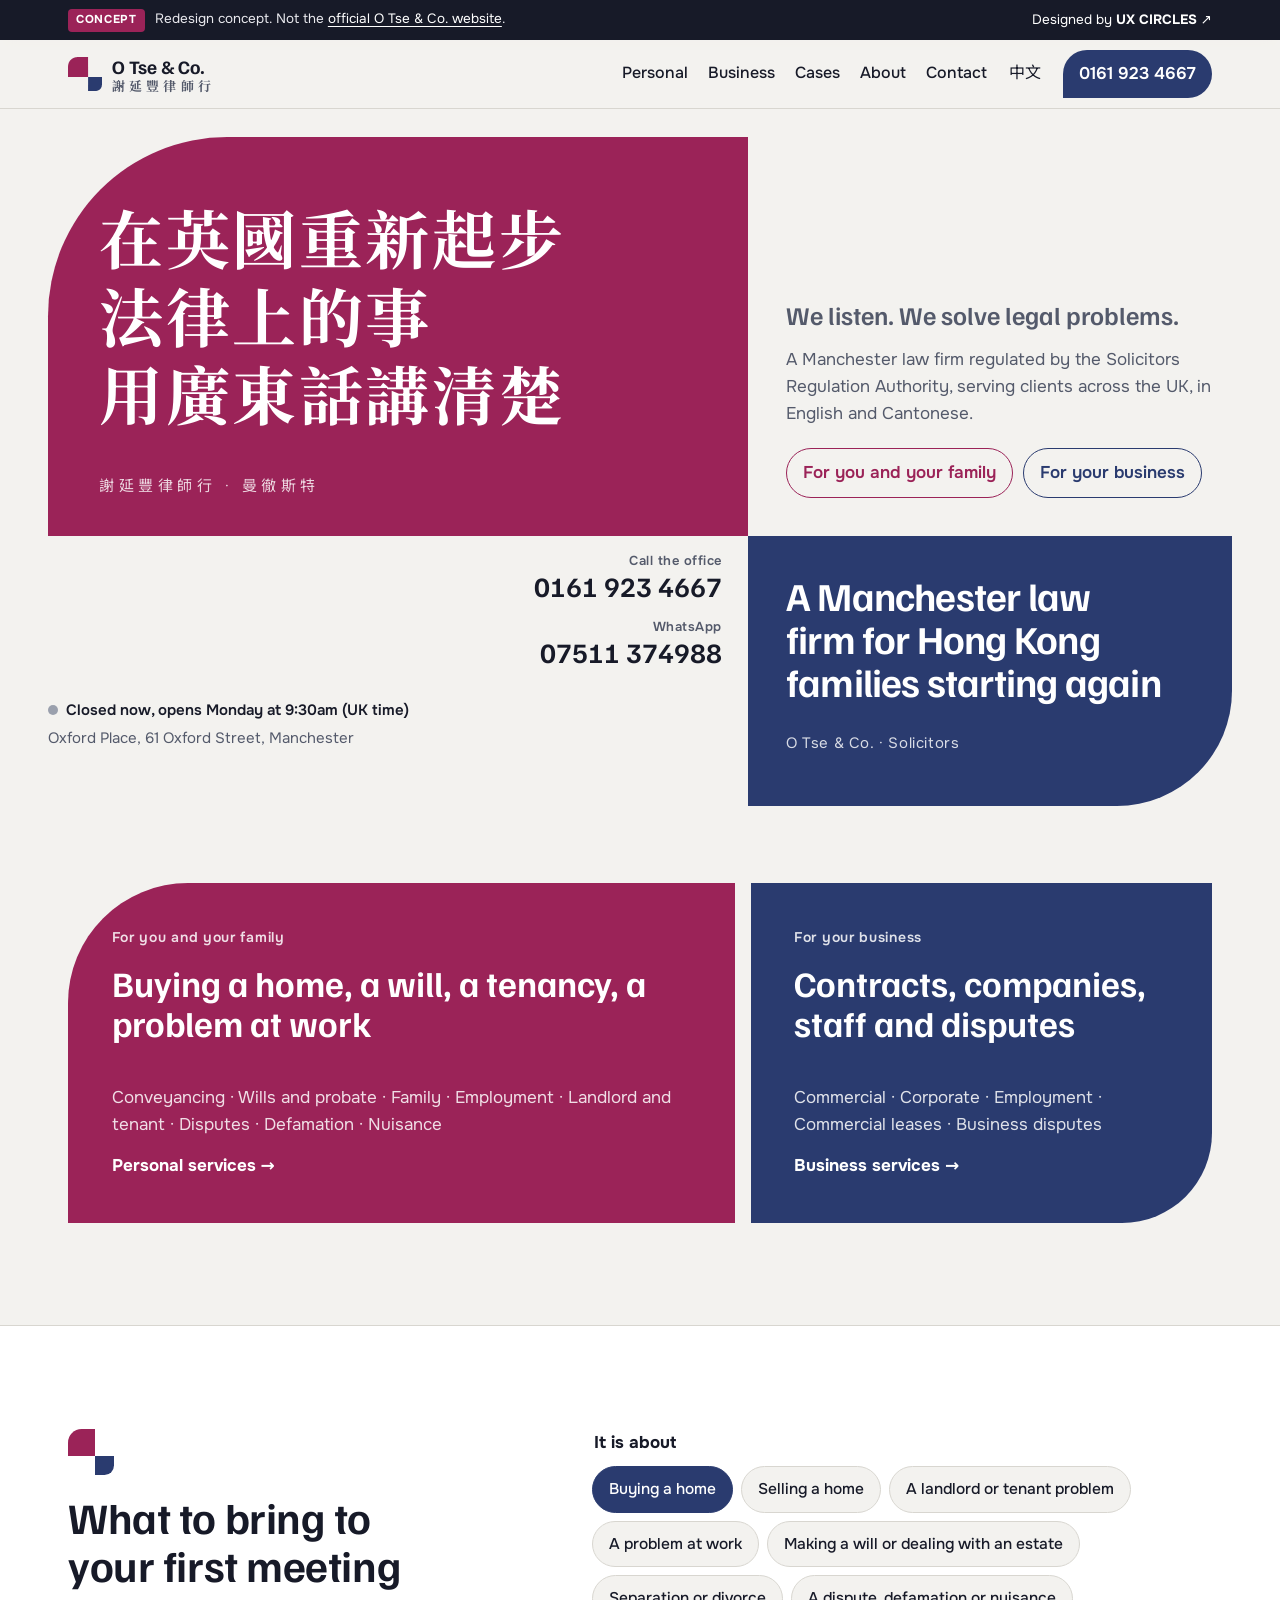
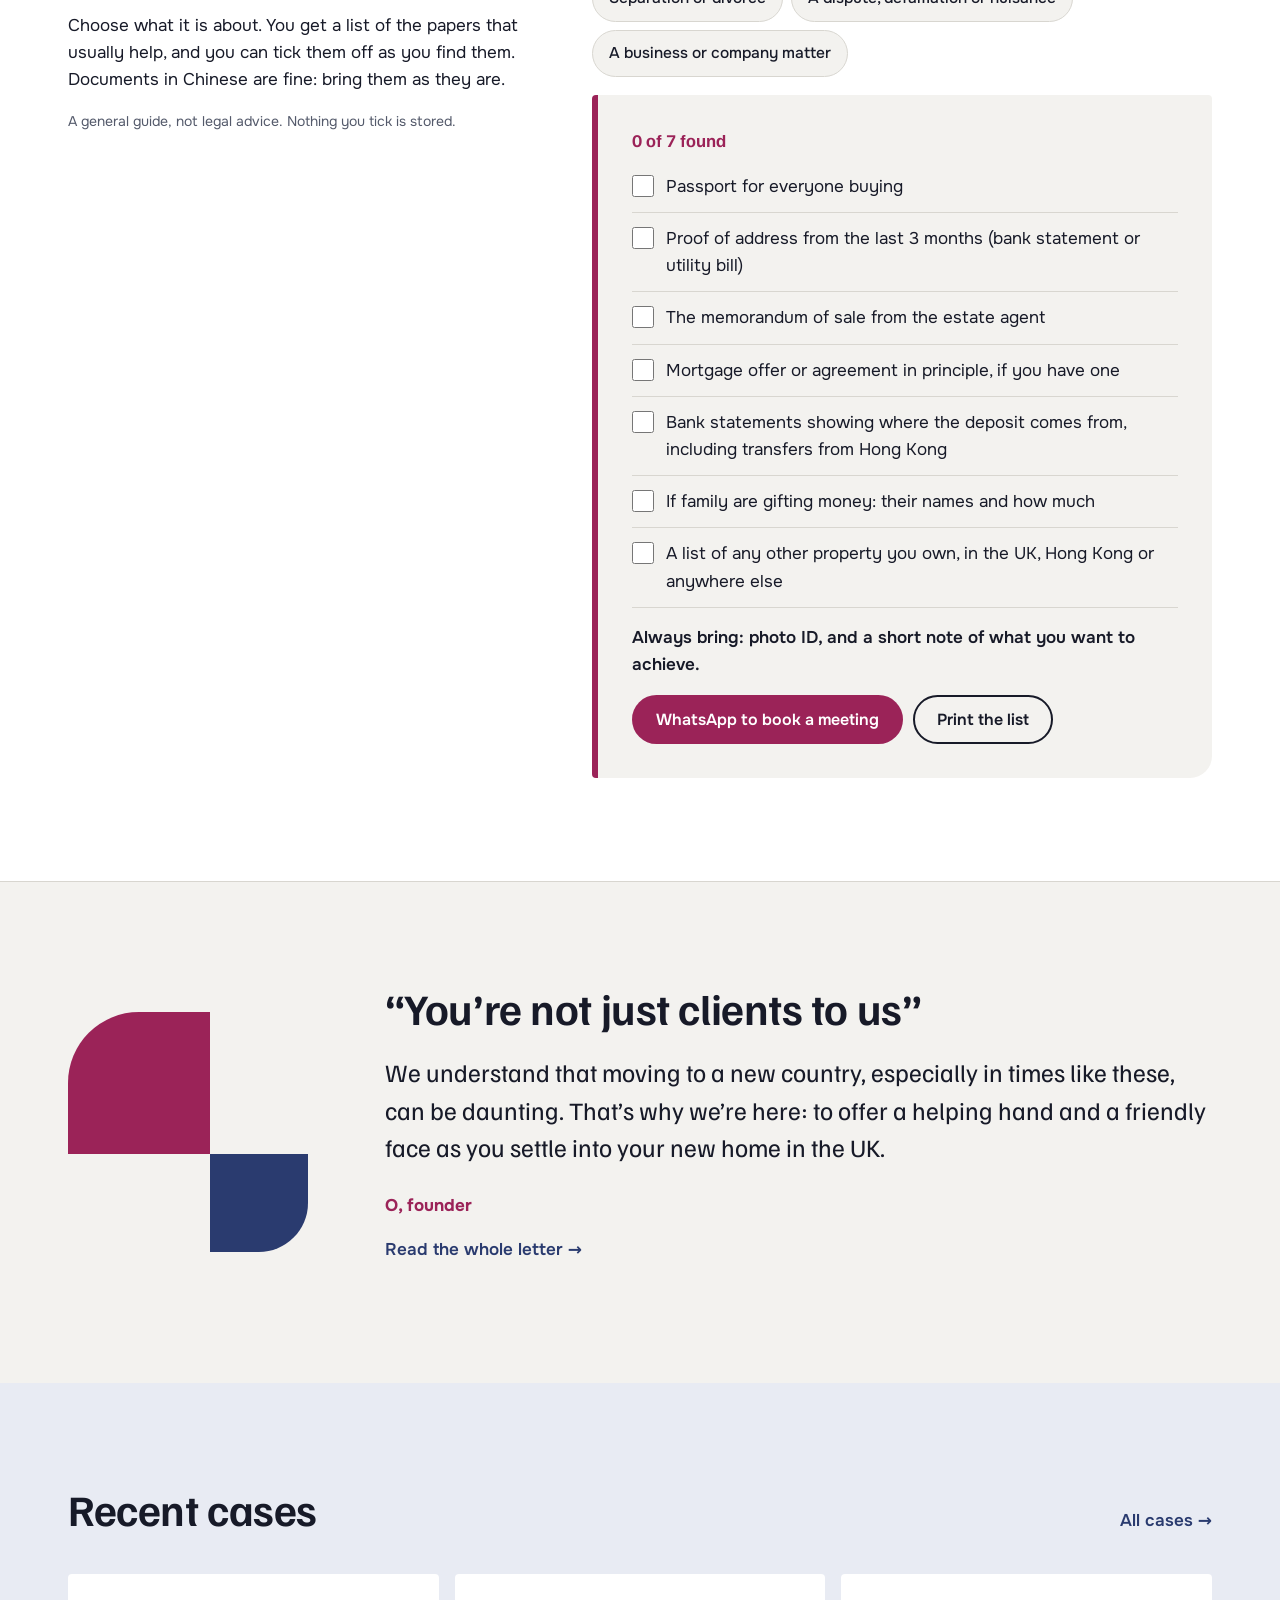
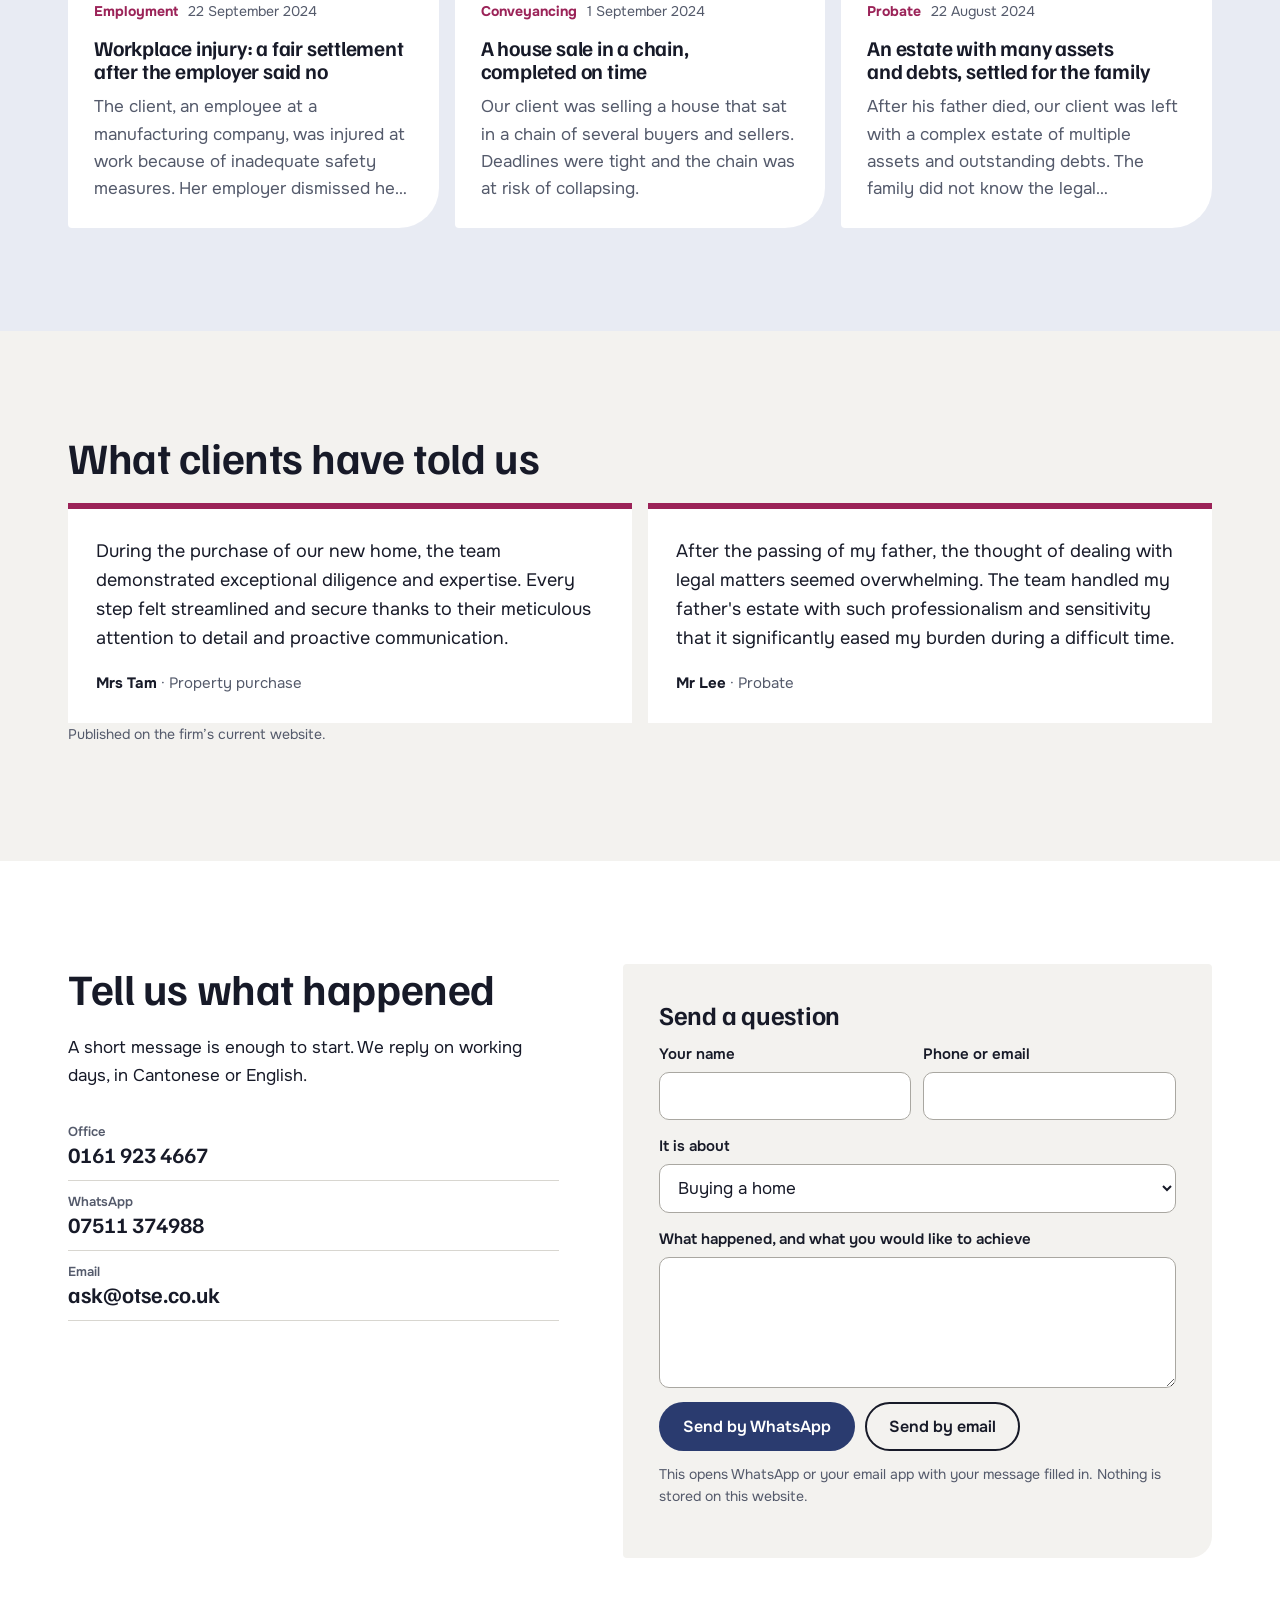
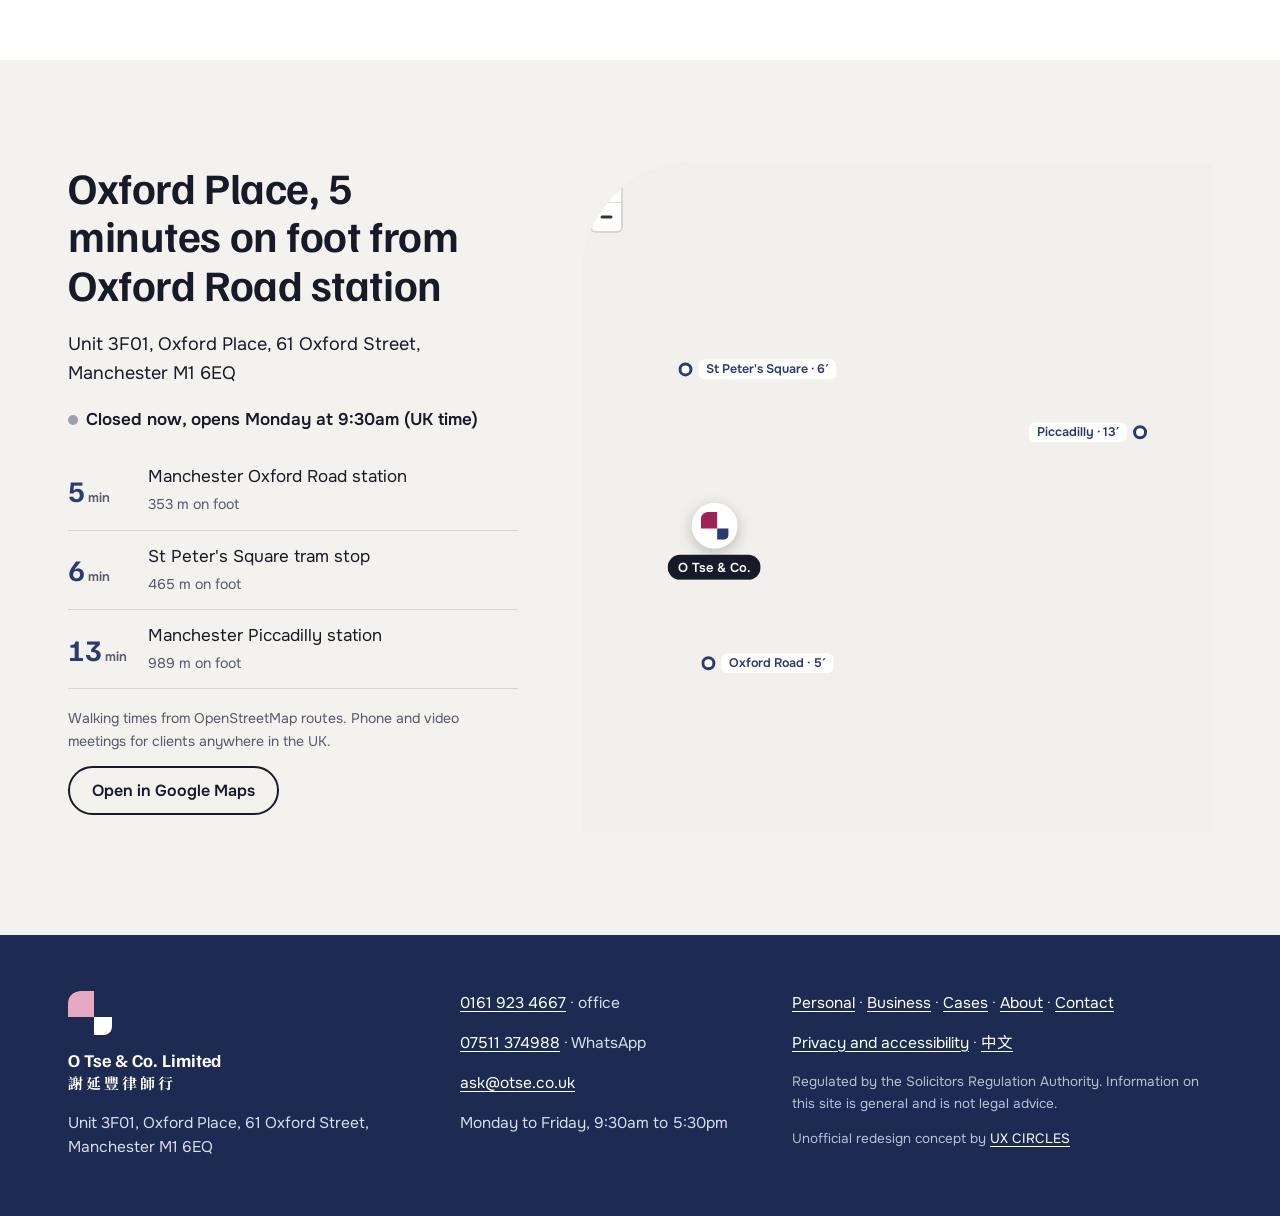
==== index.html @ f218ed34 "O Tse & Co. concept redesign (bilingual EN / 繁中) Co-Authored-By: Claude Opus 5.5 <noreply@anthropic." ====
<!doctype html>
<html lang="en-GB">
<head>
<meta charset="utf-8">
<meta name="viewport" content="width=device-width, initial-scale=1">
<meta name="robots" content="noindex, nofollow">
<title>O Tse &amp; Co. Solicitors, Manchester (concept)</title>
<meta name="description" content="Cantonese-speaking solicitors in Manchester for conveyancing, wills, family, employment and business law.">
<link rel="alternate" hreflang="en" href="https://uxcircles.github.io/otse/">
<link rel="alternate" hreflang="zh-Hant" href="https://uxcircles.github.io/otse/zh/">
<link rel="icon" type="image/svg+xml" href="assets/img/favicon.svg">
<meta name="theme-color" content="#2a3b6f">
<link rel="preload" href="assets/fonts/familjen.woff2" as="font" type="font/woff2" crossorigin>
<link rel="preload" href="assets/fonts/onest.woff2" as="font" type="font/woff2" crossorigin>
<link rel="stylesheet" href="assets/site.css?v=3">
<script defer src="assets/site.js?v=3"></script>
</head>
<body class="pg-index">
<a class="skip" href="#main">Skip to content</a>
<div class="concept-bar" role="note">
  <div class="wrap concept-in">
    <p><span class="concept-tag">Concept</span>Redesign concept. Not the <a href="https://otse.co.uk/" target="_blank" rel="noopener">official O Tse &amp; Co. website</a>.</p>
    <a class="concept-by" href="https://ux-circles.com/professionals" target="_blank" rel="noopener">Designed by <strong>UX CIRCLES</strong> ↗</a>
  </div>
</div>
<header class="head" id="top">
  <div class="wrap head-in">
    <a class="brand" href="index.html" aria-label="O Tse &amp; Co., home">
      <img class="brand-mark" src="assets/img/mark.svg" width="70" height="70" alt="" aria-hidden="true">
      <span class="brand-txt"><span class="brand-en">O Tse &amp; Co.</span><span class="brand-zh" lang="zh-Hant">謝延豐律師行</span></span>
    </a>
    <nav class="nav" aria-label="Main"><a href="personal.html">Personal</a><a href="business.html">Business</a><a href="cases.html">Cases</a><a href="about.html">About</a><a href="contact.html">Contact</a></nav>
    <a class="lang" href="zh/" lang="zh-Hant" hreflang="zh-Hant">中文</a>
    <a class="head-call" href="tel:+441619234667">0161 923 4667</a>
    <button class="menu-btn" type="button" aria-expanded="false" aria-controls="menu">Menu</button>
  </div>
  <div class="menu" id="menu" hidden>
    <nav class="wrap" aria-label="Menu">
      <a href="personal.html">Personal</a><a href="business.html">Business</a><a href="cases.html">Cases</a><a href="about.html">About</a><a href="contact.html">Contact</a>
      <a href="zh/" lang="zh-Hant">中文</a>
      <a href="tel:+441619234667">Call 0161 923 4667</a>
    </nav>
  </div>
</header>
<main id="main">
<section class="hero" aria-labelledby="hero-h">
  <div class="hero-grid">
    <div class="t-navy" lang="en-GB">
      <h1 id="hero-h" class="hero-en">A Manchester law firm for Hong Kong families starting again</h1>
      <p class="hero-sub-en">O Tse &amp; Co. · Solicitors</p>
    </div>
    <div class="t-mag" lang="zh-Hant-HK">
      <p class="hero-zh"><span>在英國重新起步</span><span>法律上的事</span><span>用廣東話講清楚</span></p>
      <p class="hero-sub-zh">謝延豐律師行 · 曼徹斯特</p>
    </div>
    <div class="t-side">
      <p class="hero-motto">We listen. We solve legal problems.</p>
      <p>A Manchester law firm regulated by the Solicitors Regulation Authority, serving clients across the UK, in English and Cantonese.</p>
      <div class="hero-links"><a href="personal.html">For you and your family</a><a href="business.html">For your business</a></div>
    </div>
    <div class="t-corner">
      <a class="corner-call" href="tel:+441619234667"><small>Call the office</small>0161 923 4667</a>
      <a class="corner-wa" href="https://wa.me/447511374988?text=Hello%2C%20I%20would%20like%20to%20book%20a%20first%20consultation." data-wa><small>WhatsApp</small>07511 374988</a>
    </div>
    <div class="t-under">
      <p class="status" data-open><span class="status-dot" aria-hidden="true"></span><span data-open-txt>Monday to Friday, 9:30am to 5:30pm</span></p>
      <p>Oxford Place, 61 Oxford Street, Manchester</p>
    </div>
  </div>
</section><section class="sec doors" aria-labelledby="doors-h">
  <div class="wrap">
    <h2 id="doors-h" class="vh">What we do</h2>
    <div class="door-grid">
      <a class="door door-mag" href="personal.html">
        <span class="door-k">For you and your family</span>
        <span class="door-h">Buying a home, a will, a tenancy, a problem at work</span>
        <span class="door-list">Conveyancing · Wills and probate · Family · Employment · Landlord and tenant · Disputes · Defamation · Nuisance</span>
        <span class="door-go">Personal services →</span>
      </a>
      <a class="door door-navy" href="business.html">
        <span class="door-k">For your business</span>
        <span class="door-h">Contracts, companies, staff and disputes</span>
        <span class="door-list">Commercial · Corporate · Employment · Commercial leases · Business disputes</span>
        <span class="door-go">Business services →</span>
      </a>
    </div>
  </div>
</section><section class="sec prepare" id="prepare" aria-labelledby="prep-h">
  <div class="wrap prep-grid">
    <div class="prep-intro">
      <div class="tiles tiles-sm" aria-hidden="true"><i></i><i></i></div>
      <h2 id="prep-h">What to bring to your first meeting</h2>
      <p>Choose what it is about. You get a list of the papers that usually help, and you can tick them off as you find them. Documents in Chinese are fine: bring them as they are.</p>
      <p class="fine">A general guide, not legal advice. Nothing you tick is stored.</p>
    </div>
    <form class="ck" data-check>
      <fieldset><legend>It is about</legend><div class="picks"><label class="pick"><input type="radio" name="matter" value="buy" checked><span>Buying a home</span></label><label class="pick"><input type="radio" name="matter" value="sell"><span>Selling a home</span></label><label class="pick"><input type="radio" name="matter" value="tenancy"><span>A landlord or tenant problem</span></label><label class="pick"><input type="radio" name="matter" value="employment"><span>A problem at work</span></label><label class="pick"><input type="radio" name="matter" value="will"><span>Making a will or dealing with an estate</span></label><label class="pick"><input type="radio" name="matter" value="family"><span>Separation or divorce</span></label><label class="pick"><input type="radio" name="matter" value="dispute"><span>A dispute, defamation or nuisance</span></label><label class="pick"><input type="radio" name="matter" value="business"><span>A business or company matter</span></label></div></fieldset>
      <div class="ck-sheet">
        <p class="ck-count" aria-live="polite" data-count></p>
        <ul class="ck-list" data-matter="buy" data-label="Buying a home"><li><label><input type="checkbox"><span>Passport for everyone buying</span></label></li><li><label><input type="checkbox"><span>Proof of address from the last 3 months (bank statement or utility bill)</span></label></li><li><label><input type="checkbox"><span>The memorandum of sale from the estate agent</span></label></li><li><label><input type="checkbox"><span>Mortgage offer or agreement in principle, if you have one</span></label></li><li><label><input type="checkbox"><span>Bank statements showing where the deposit comes from, including transfers from Hong Kong</span></label></li><li><label><input type="checkbox"><span>If family are gifting money: their names and how much</span></label></li><li><label><input type="checkbox"><span>A list of any other property you own, in the UK, Hong Kong or anywhere else</span></label></li></ul><ul class="ck-list" data-matter="sell" data-label="Selling a home" hidden><li><label><input type="checkbox"><span>Passport and proof of address for every owner</span></label></li><li><label><input type="checkbox"><span>Mortgage lender and account number</span></label></li><li><label><input type="checkbox"><span>Certificates and guarantees for work done (windows, boiler, extensions)</span></label></li><li><label><input type="checkbox"><span>For a leasehold flat: the lease and recent service charge statements</span></label></li><li><label><input type="checkbox"><span>Details of the buyer’s solicitor, if the sale is already agreed</span></label></li></ul><ul class="ck-list" data-matter="tenancy" data-label="A landlord or tenant problem" hidden><li><label><input type="checkbox"><span>The tenancy agreement and any renewals</span></label></li><li><label><input type="checkbox"><span>Deposit protection certificate</span></label></li><li><label><input type="checkbox"><span>Rent records: bank transfers or a rent statement</span></label></li><li><label><input type="checkbox"><span>Every notice or letter given or received, with the date it arrived</span></label></li><li><label><input type="checkbox"><span>Photos and messages about the problem</span></label></li></ul><ul class="ck-list" data-matter="employment" data-label="A problem at work" hidden><li><label><input type="checkbox"><span>Your employment contract and staff handbook</span></label></li><li><label><input type="checkbox"><span>Recent payslips</span></label></li><li><label><input type="checkbox"><span>Letters about the problem: dismissal, disciplinary, grievance</span></label></li><li><label><input type="checkbox"><span>A dated timeline of what happened</span></label></li><li><label><input type="checkbox"><span>For an injury: medical notes and any accident report</span></label></li></ul><ul class="ck-list" data-matter="will" data-label="Making a will or dealing with an estate" hidden><li><label><input type="checkbox"><span>For a will: a list of what you own in the UK and Hong Kong (property, bank accounts, MPF, pensions)</span></label></li><li><label><input type="checkbox"><span>Who you want to benefit, and who you would like as executors</span></label></li><li><label><input type="checkbox"><span>Guardians you would choose for children under 18</span></label></li><li><label><input type="checkbox"><span>For an estate: the death certificate and the original will</span></label></li><li><label><input type="checkbox"><span>Statements for the person’s accounts, property and debts</span></label></li></ul><ul class="ck-list" data-matter="family" data-label="Separation or divorce" hidden><li><label><input type="checkbox"><span>Marriage certificate (a Hong Kong certificate is fine)</span></label></li><li><label><input type="checkbox"><span>Children’s birth certificates</span></label></li><li><label><input type="checkbox"><span>An outline of income, property, savings and pensions on both sides, including MPF</span></label></li><li><label><input type="checkbox"><span>A timeline of the separation and any court papers</span></label></li></ul><ul class="ck-list" data-matter="dispute" data-label="A dispute, defamation or nuisance" hidden><li><label><input type="checkbox"><span>A dated timeline of what happened</span></label></li><li><label><input type="checkbox"><span>Contracts, invoices, letters and messages</span></label></li><li><label><input type="checkbox"><span>Screenshots showing the date and web address, for anything online</span></label></li><li><label><input type="checkbox"><span>Photos, recordings or a noise diary, for a nuisance</span></label></li><li><label><input type="checkbox"><span>Any court papers, with the date you received them</span></label></li></ul><ul class="ck-list" data-matter="business" data-label="A business or company matter" hidden><li><label><input type="checkbox"><span>Company number and the names of directors and shareholders</span></label></li><li><label><input type="checkbox"><span>Articles of association and any shareholders’ agreement</span></label></li><li><label><input type="checkbox"><span>The contract or draft you want reviewed</span></label></li><li><label><input type="checkbox"><span>Correspondence with the other side</span></label></li></ul>
        <p class="ck-always">Always bring: photo ID, and a short note of what you want to achieve.</p>
        <div class="ck-actions">
          <a class="btn btn-mag" data-ck-wa href="https://wa.me/447511374988" target="_blank" rel="noopener">WhatsApp to book a meeting</a>
          <button class="btn btn-line" type="button" data-print>Print the list</button>
        </div>
      </div>
    </form>
  </div>
</section><section class="sec letter" aria-labelledby="letter-h">
  <div class="wrap letter-grid">
    <div class="tiles tiles-lg" aria-hidden="true"><i></i><i></i></div>
    <div>
      <h2 id="letter-h">“You’re not just clients to us”</h2>
      <p class="letter-p">We understand that moving to a new country, especially in times like these, can be daunting. That’s why we’re here: to offer a helping hand and a friendly face as you settle into your new home in the UK.</p>
      <p class="letter-sign">O, founder</p>
      <p><a class="more" href="about.html">Read the whole letter →</a></p>
    </div>
  </div>
</section><section class="sec cases-sec" aria-labelledby="cases-h">
  <div class="wrap">
    <div class="sec-head"><h2 id="cases-h">Recent cases</h2><a class="more" href="cases.html">All cases →</a></div>
    <div class="case-cards"><article class="case-card">
  <p class="case-meta"><span>Employment</span> <time>22 September 2024</time></p>
  <h3><a href="cases.html#workplace-injury">Workplace injury: a fair settlement after the employer said no</a></h3>
  <p>The client, an employee at a manufacturing company, was injured at work because of inadequate safety measures. Her employer dismissed her concerns and was reluctant to provide suitable compensation, leaving her stressed and unsure of her rights.</p>
</article><article class="case-card">
  <p class="case-meta"><span>Conveyancing</span> <time>1 September 2024</time></p>
  <h3><a href="cases.html#property-chain">A house sale in a chain, completed on time</a></h3>
  <p>Our client was selling a house that sat in a chain of several buyers and sellers. Deadlines were tight and the chain was at risk of collapsing.</p>
</article><article class="case-card">
  <p class="case-meta"><span>Probate</span> <time>22 August 2024</time></p>
  <h3><a href="cases.html#estate">An estate with many assets and debts, settled for the family</a></h3>
  <p>After his father died, our client was left with a complex estate of multiple assets and outstanding debts. The family did not know the legal procedures and were grieving.</p>
</article></div>
  </div>
</section><section class="sec quotes-sec quotes-mag" aria-labelledby="q-h">
  <div class="wrap">
    <h2 id="q-h">What clients have told us</h2>
    <div class="quotes"><figure class="quote"><blockquote><p>During the purchase of our new home, the team demonstrated exceptional diligence and expertise. Every step felt streamlined and secure thanks to their meticulous attention to detail and proactive communication.</p></blockquote><figcaption><strong>Mrs Tam</strong> · Property purchase</figcaption></figure><figure class="quote"><blockquote><p>After the passing of my father, the thought of dealing with legal matters seemed overwhelming. The team handled my father's estate with such professionalism and sensitivity that it significantly eased my burden during a difficult time.</p></blockquote><figcaption><strong>Mr Lee</strong> · Probate</figcaption></figure></div>
    <p class="fine">Published on the firm’s current website.</p>
  </div>
</section><section class="sec contact-sec" aria-labelledby="ask-h2">
  <div class="wrap contact-grid">
    <div>
      <h2 id="ask-h2">Tell us what happened</h2>
      <p>A short message is enough to start. We reply on working days, in Cantonese or English.</p>
      <ul class="ways">
        <li><a href="tel:+441619234667"><small>Office</small>0161 923 4667</a></li>
        <li><a href="https://wa.me/447511374988" data-wa><small>WhatsApp</small>07511 374988</a></li>
        <li><a href="mailto:ask@otse.co.uk"><small>Email</small>ask@otse.co.uk</a></li>
      </ul>
    </div>
    <form class="ask" id="ask" data-ask novalidate>
  <h2>Send a question</h2>
  <div class="ask-row">
    <label>Your name<input name="name" autocomplete="name" required></label>
    <label>Phone or email<input name="reach" autocomplete="tel" required></label>
  </div>
  <label>It is about<select name="topic"><option>Buying a home</option><option>Selling a home</option><option>A landlord or tenant problem</option><option>A problem at work</option><option>Making a will or dealing with an estate</option><option>Separation or divorce</option><option>A dispute, defamation or nuisance</option><option>A business or company matter</option><option>Something else</option></select></label>
  <label>What happened, and what you would like to achieve<textarea name="msg" rows="5" required></textarea></label>
  <p class="err" data-err hidden role="alert">Please fill in your name, how to reach you and your question.</p>
  <div class="ask-actions">
    <button class="btn btn-navy" type="submit" value="wa">Send by WhatsApp</button>
    <button class="btn btn-line" type="submit" value="mail">Send by email</button>
  </div>
  <p class="fine">This opens WhatsApp or your email app with your message filled in. Nothing is stored on this website.</p>
</form>
  </div>
</section><section class="sec visit" id="visit" aria-labelledby="visit-h">
  <div class="wrap visit-grid">
    <div class="visit-txt">
      <h2 id="visit-h">Oxford Place, 5 minutes on foot from Oxford Road station</h2>
      <p class="addr">Unit 3F01, Oxford Place, 61 Oxford Street, Manchester M1 6EQ</p>
      <p class="status" data-open><span class="status-dot" aria-hidden="true"></span><span data-open-txt>Monday to Friday, 9:30am to 5:30pm</span></p>
      <ul class="walks"><li><span class="v-min">5<small>min</small></span><span>Manchester Oxford Road station<br><small>353 m on foot</small></span></li><li><span class="v-min">6<small>min</small></span><span>St Peter's Square tram stop<br><small>465 m on foot</small></span></li><li><span class="v-min">13<small>min</small></span><span>Manchester Piccadilly station<br><small>989 m on foot</small></span></li></ul>
      <p class="fine">Walking times from OpenStreetMap routes. Phone and video meetings for clients anywhere in the UK.</p>
      <p><a class="btn btn-line" href="https://maps.app.goo.gl/LQid4jvixBQ4nFDKA" target="_blank" rel="noopener">Open in Google Maps</a></p>
    </div>
    <div class="map" data-map data-src="assets/vendor/maplibre/maplibre-gl.js" data-css="assets/vendor/maplibre/maplibre-gl.css" data-mapjs="assets/map.js?v=3">
      <div class="map-sketch" aria-hidden="true">
        <span class="ms-road ms-ox">Oxford Street</span><span class="ms-road ms-wh">Whitworth Street</span>
        <span class="ms-pin"><img class="ms-mark" src="assets/img/mark.svg" width="70" height="70" alt="" aria-hidden="true"></span>
      </div>
      <script type="application/json" id="map-data">{"home": [-2.2421238, 53.4759435], "mark": "assets/img/mark.svg", "label": "O Tse &amp; Co.", "routes": [{"name": "Oxford Road", "min": 5, "start": [-2.2422762, 53.4737777], "coords": [[-2.2423, 53.47377], [-2.24248, 53.47396], [-2.24267, 53.4742], [-2.24268, 53.47422], [-2.24266, 53.47423], [-2.24241, 53.4743], [-2.24209, 53.4744], [-2.24168, 53.47452], [-2.24163, 53.47453], [-2.24156, 53.47453], [-2.24147, 53.47454], [-2.2414, 53.47455], [-2.24131, 53.47455], [-2.24126, 53.47454], [-2.24119, 53.47453], [-2.24116, 53.47454], [-2.24112, 53.47456], [-2.24101, 53.47459], [-2.24098, 53.47462], [-2.24099, 53.47463], [-2.24105, 53.4747], [-2.24108, 53.47474], [-2.24104, 53.47476], [-2.24106, 53.47478], [-2.24111, 53.47479], [-2.24116, 53.47484], [-2.24118, 53.47484], [-2.24139, 53.47506], [-2.24206, 53.47591], [-2.24209, 53.47595]]}, {"name": "St Peter's Square", "min": 6, "start": [-2.242884, 53.4784104], "coords": [[-2.24291, 53.47842], [-2.2429, 53.47843], [-2.24291, 53.47844], [-2.24288, 53.47846], [-2.24287, 53.47848], [-2.24284, 53.4785], [-2.2427, 53.4786], [-2.24267, 53.47865], [-2.24263, 53.47868], [-2.2426, 53.47867], [-2.24253, 53.47867], [-2.2425, 53.47867], [-2.2425, 53.47863], [-2.24248, 53.47861], [-2.24244, 53.47858], [-2.2424, 53.47856], [-2.24235, 53.47854], [-2.24252, 53.47843], [-2.24314, 53.478], [-2.24319, 53.47796], [-2.24328, 53.47789], [-2.24352, 53.47769], [-2.24374, 53.47742], [-2.24377, 53.4774], [-2.24357, 53.47727], [-2.24348, 53.47721], [-2.24333, 53.47711], [-2.24327, 53.47706], [-2.24323, 53.47702], [-2.24318, 53.47696], [-2.24316, 53.47694], [-2.24312, 53.4769], [-2.24292, 53.47668], [-2.2429, 53.47666], [-2.24289, 53.47664], [-2.24286, 53.47662], [-2.2426, 53.47636], [-2.24248, 53.47632], [-2.24242, 53.47625], [-2.24237, 53.47619], [-2.24229, 53.4762], [-2.24219, 53.47624], [-2.24205, 53.4763], [-2.24203, 53.47631], [-2.24198, 53.47628], [-2.24202, 53.47626], [-2.24218, 53.47616], [-2.24221, 53.47615], [-2.24223, 53.47613], [-2.24223, 53.47611], [-2.24222, 53.47609], [-2.24218, 53.47605], [-2.24212, 53.47599], [-2.24209, 53.47595]]}, {"name": "Piccadilly", "min": 13, "start": [-2.2308334, 53.4774198], "coords": [[-2.23079, 53.47741], [-2.23088, 53.47725], [-2.23095, 53.47716], [-2.23103, 53.47718], [-2.23105, 53.47715], [-2.2311, 53.47706], [-2.23111, 53.47704], [-2.2312, 53.47704], [-2.23127, 53.47695], [-2.23126, 53.47693], [-2.23126, 53.47685], [-2.23126, 53.47683], [-2.23121, 53.47683], [-2.23118, 53.47671], [-2.23122, 53.47668], [-2.23129, 53.47668], [-2.23134, 53.47667], [-2.23143, 53.47665], [-2.23149, 53.47664], [-2.23152, 53.47663], [-2.23157, 53.47662], [-2.23163, 53.47661], [-2.23164, 53.47661], [-2.23165, 53.47658], [-2.23163, 53.47656], [-2.23164, 53.47649], [-2.23164, 53.47645], [-2.23165, 53.47644], [-2.23198, 53.47648], [-2.23203, 53.47648], [-2.23205, 53.47648], [-2.23236, 53.47651], [-2.23242, 53.47651], [-2.23253, 53.47653], [-2.23303, 53.47657], [-2.23311, 53.47657], [-2.23315, 53.47657], [-2.23357, 53.47661], [-2.23365, 53.47662], [-2.23373, 53.47662], [-2.23387, 53.47663], [-2.23389, 53.47663], [-2.23417, 53.47663], [-2.2343, 53.47663], [-2.23443, 53.47661], [-2.23457, 53.47656], [-2.23562, 53.47622], [-2.23567, 53.47618], [-2.2357, 53.47617], [-2.23577, 53.47614], [-2.23583, 53.47612], [-2.23586, 53.47611], [-2.23592, 53.47612], [-2.23593, 53.47613], [-2.23597, 53.47618], [-2.236, 53.47621], [-2.23601, 53.47622], [-2.23653, 53.47607], [-2.23657, 53.47606], [-2.23668, 53.47605], [-2.23747, 53.47587], [-2.2379, 53.47577], [-2.23796, 53.47576], [-2.23806, 53.47574], [-2.23818, 53.47571], [-2.23819, 53.4757], [-2.23819, 53.4757], [-2.2382, 53.47567], [-2.23822, 53.47567], [-2.23824, 53.47566], [-2.23886, 53.47546], [-2.23888, 53.47545], [-2.23891, 53.47544], [-2.23895, 53.47543], [-2.23896, 53.47543], [-2.23943, 53.47528], [-2.23945, 53.47527], [-2.23948, 53.47526], [-2.23951, 53.47525], [-2.23953, 53.47525], [-2.24051, 53.47494], [-2.24093, 53.4748], [-2.24106, 53.47478], [-2.24111, 53.47479], [-2.24116, 53.47484], [-2.24118, 53.47484], [-2.24139, 53.47506], [-2.24206, 53.47591], [-2.24209, 53.47595]]}]}</script>
    </div>
  </div>
</section></main>
<footer class="foot">
  <div class="wrap foot-grid">
    <div class="foot-id">
      <img class="foot-mark" src="assets/img/mark-white.svg" width="70" height="70" alt="" aria-hidden="true">
      <p class="foot-name">O Tse &amp; Co. Limited<br><span lang="zh-Hant">謝延豐律師行</span></p>
      <p>Unit 3F01, Oxford Place, 61 Oxford Street, Manchester M1 6EQ</p>
    </div>
    <div>
      <p><a href="tel:+441619234667">0161 923 4667</a> · office</p>
      <p><a href="https://wa.me/447511374988">07511 374988</a> · WhatsApp</p>
      <p><a href="mailto:ask@otse.co.uk">ask@otse.co.uk</a></p>
      <p>Monday to Friday, 9:30am to 5:30pm</p>
    </div>
    <div>
      <p><a href="personal.html">Personal</a> · <a href="business.html">Business</a> · <a href="cases.html">Cases</a> · <a href="about.html">About</a> · <a href="contact.html">Contact</a></p>
      <p><a href="privacy.html">Privacy and accessibility</a> · <a href="zh/" lang="zh-Hant">中文</a></p>
      <p class="foot-small">Regulated by the Solicitors Regulation Authority. Information on this site is general and is not legal advice.</p>
      <p class="foot-small">Unofficial redesign concept by <a href="https://ux-circles.com/professionals" target="_blank" rel="noopener">UX CIRCLES</a></p>
    </div>
  </div>
</footer>
<nav class="mbar" aria-label="Quick actions">
  <a href="tel:+441619234667"><span class="mb-ic mb-call" aria-hidden="true"></span>Call</a>
  <a href="https://wa.me/447511374988?text=Hello%2C%20I%20would%20like%20to%20book%20a%20first%20consultation." data-wa><span class="mb-ic mb-wa" aria-hidden="true"></span>WhatsApp</a>
  <a href="#ask"><span class="mb-ic mb-ask" aria-hidden="true"></span>Ask</a>
</nav>
</body>
</html>
---- assets/site.css ----
/* O Tse & Co. concept. Signature: the logo's two tiles (magenta + navy) meeting at one corner. */
@font-face { font-family: "Familjen Grotesk"; src: url(fonts/familjen.woff2) format("woff2"); font-weight: 400 700; font-display: swap; }
@font-face { font-family: "Onest"; src: url(fonts/onest.woff2) format("woff2"); font-weight: 400 700; font-display: swap; }
@font-face { font-family: "Chiron Sung HK"; src: url(fonts/chiron-sung-700.woff2) format("woff2"); font-weight: 600 800; font-display: swap; }
@font-face { font-family: "Noto Sans TC"; src: url(fonts/noto-sans-tc-400.woff2) format("woff2"); font-weight: 400; font-display: swap; }
@font-face { font-family: "Noto Sans TC"; src: url(fonts/noto-sans-tc-700.woff2) format("woff2"); font-weight: 600 700; font-display: swap; }

:root {
  --mag: #9b2358;
  --mag-d: #7d1b47;
  --mag-soft: #f7e9ef;
  --navy: #2a3b6f;
  --navy-d: #1d2a52;
  --navy-soft: #e8ebf3;
  --ink: #171a28;
  --muted: #545a6b;
  --paper: #f3f2ef;
  --white: #fff;
  --line: #d8d6d0;
  --display: "Familjen Grotesk", "Chiron Sung HK", system-ui, sans-serif;
  --zh-display: "Chiron Sung HK", "Noto Serif TC", serif;
  --text: "Onest", "Noto Sans TC", system-ui, sans-serif;
  --gut: clamp(16px, 4vw, 48px);
  --head-h: 68px;
  --r: 22px;
}
* { box-sizing: border-box; }
html, body { overflow-x: clip; }
html { scroll-padding-top: calc(var(--head-h) + 12px); -webkit-text-size-adjust: 100%; }
body { margin: 0; background: var(--paper); color: var(--ink); font: 400 17px/1.6 var(--text); }
:lang(zh) body, html:lang(zh-Hant-HK) body { font-size: 17px; line-height: 1.75; }
img { max-width: 100%; height: auto; display: block; }
a { color: var(--navy); text-underline-offset: 3px; }
a:hover { color: var(--mag); }
:focus-visible { outline: 3px solid var(--mag); outline-offset: 3px; border-radius: 4px; }
h1, h2, h3 { font-family: var(--display); font-weight: 650; line-height: 1.12; letter-spacing: -0.01em; margin: 0 0 .5em; text-wrap: balance; }
html:lang(zh-Hant-HK) h1, html:lang(zh-Hant-HK) h2 { font-family: var(--zh-display); font-weight: 700; letter-spacing: .02em; line-height: 1.3; }
h2 { font-size: clamp(28px, 3.4vw, 44px); }
h3 { font-size: 21px; }
p { margin: 0 0 1em; }
.wrap { width: 100%; max-width: 1240px; margin: 0 auto; padding: 0 var(--gut); }
.vh { position: absolute; width: 1px; height: 1px; overflow: hidden; clip: rect(0 0 0 0); white-space: nowrap; }
.skip { position: absolute; left: 12px; top: -60px; z-index: 99; background: var(--ink); color: #fff; padding: 10px 14px; border-radius: 8px; }
.skip:focus { top: 12px; }
.fine { font-size: 14px; color: var(--muted); }
.more { font-weight: 600; text-decoration: none; }

/* ---------- concept bar ---------- */
.concept-bar { background: var(--ink); color: #e9e9ee; font-size: 13.5px; }
.concept-in { display: flex; align-items: center; justify-content: space-between; gap: 12px; min-height: 40px; padding-top: 6px; padding-bottom: 6px; }
.concept-bar p { margin: 0; }
.concept-bar a { color: #fff; }
.concept-tag { display: inline-block; background: var(--mag); color: #fff; font-weight: 700; font-size: 11.5px; letter-spacing: .06em; text-transform: uppercase; padding: 2px 8px; border-radius: 4px; margin-right: 10px; }
.concept-by { white-space: nowrap; text-decoration: none; }

/* ---------- header ---------- */
.head { position: sticky; top: 0; z-index: 40; background: rgba(243, 242, 239, .96); backdrop-filter: blur(8px); border-bottom: 1px solid var(--line); }
.head-in { display: flex; align-items: center; gap: 22px; height: var(--head-h); }
.brand { display: flex; align-items: center; gap: 10px; text-decoration: none; color: var(--ink); margin-right: auto; }
.brand-mark { width: 34px; height: 34px; }
.brand-txt { display: flex; flex-direction: column; line-height: 1.1; }
.brand-en { font: 700 19px var(--display); letter-spacing: -.01em; }
.brand-zh { font: 700 13px var(--zh-display); letter-spacing: .32em; color: var(--muted); }
.nav { display: flex; gap: 20px; }
.nav a, .lang { color: var(--ink); text-decoration: none; font-weight: 500; font-size: 16px; padding: 6px 0; border-bottom: 2px solid transparent; }
.nav a:hover, .lang:hover { color: var(--mag); }
.nav a[aria-current] { border-color: var(--mag); }
.lang { font-family: var(--text); }
.head-call { background: var(--navy); color: #fff; text-decoration: none; font-weight: 600; padding: 10px 16px; border-radius: 999px 999px 999px 4px; white-space: nowrap; }
.head-call:hover { background: var(--navy-d); color: #fff; }
.menu-btn { display: none; font: 600 16px var(--text); background: none; border: 1.5px solid var(--ink); border-radius: 999px; padding: 9px 16px; color: var(--ink); min-height: 44px; }
.menu { border-top: 1px solid var(--line); background: var(--paper); }
.menu nav { display: flex; flex-direction: column; padding-top: 8px; padding-bottom: 20px; }
.menu a { padding: 13px 0; font: 600 20px var(--display); color: var(--ink); text-decoration: none; border-bottom: 1px solid var(--line); }

/* ---------- the two tiles (logo geometry: 41.6 : 28.8, half-radius corners) ---------- */
.tiles { display: grid; grid-template-columns: 41.6fr 28.8fr; grid-template-rows: auto auto; width: 70px; aspect-ratio: 1; }
.tiles i { display: block; }
.tiles i:first-child { background: var(--mag); border-top-left-radius: 50%; aspect-ratio: 1; }
.tiles i:last-child { background: var(--navy); border-bottom-right-radius: 50%; grid-column: 2; grid-row: 2; aspect-ratio: 1; }
.tiles-sm { width: 46px; margin-bottom: 18px; }
.tiles-lg { width: min(240px, 60vw); }
.tiles-apart { width: 180px; margin: 0 auto 28px; }
.tiles-apart i:last-child { transform: translate(18px, 14px) rotate(8deg); }

/* ---------- hero: bilingual split built from the logo ---------- */
.hero { padding: clamp(14px, 2.5vw, 28px) var(--gut) 0; max-width: 1400px; margin: 0 auto; }
.hero-grid { display: grid; grid-template-columns: 41.6fr 28.8fr; grid-template-rows: auto auto; }
.t-mag { grid-column: 1; grid-row: 1; background: var(--mag); color: #fff; border-top-left-radius: clamp(80px, 14vw, 220px); padding: clamp(40px, 5vw, 72px) clamp(28px, 4vw, 64px) clamp(30px, 3vw, 44px); display: flex; flex-direction: column; justify-content: flex-end; }
.t-navy { grid-column: 2; grid-row: 2; background: var(--navy); color: #fff; border-bottom-right-radius: clamp(60px, 9vw, 150px); padding: clamp(28px, 3vw, 42px) clamp(26px, 3vw, 48px) clamp(40px, 4vw, 60px); }
.hero-zh span { display: block; white-space: nowrap; }
.hero-zh { font: 700 clamp(40px, 5vw, 72px)/1.22 var(--zh-display); letter-spacing: .04em; margin: 0 0 .6em; color: #fff; }
.hero-en { font: 650 clamp(28px, 3.1vw, 46px)/1.08 var(--display); letter-spacing: -.02em; margin: 0 0 .7em; color: #fff; }
.hero-sub-zh, .hero-sub-en { margin: 0; font-size: 15px; color: rgba(255, 255, 255, .82); letter-spacing: .04em; }
.hero-sub-zh { letter-spacing: .3em; }
.t-side { grid-column: 2; grid-row: 1; padding: 0 0 clamp(24px, 3vw, 40px) clamp(24px, 3vw, 48px); display: flex; flex-direction: column; justify-content: flex-end; }
.hero-motto { font: 600 clamp(22px, 2vw, 28px)/1.2 var(--display); color: var(--navy); margin-bottom: .6em; }
html:lang(zh-Hant-HK) .hero-motto { font-family: var(--zh-display); }
.t-side p { color: var(--muted); max-width: 30em; }
.hero-links { display: flex; flex-wrap: wrap; gap: 10px; margin-top: 4px; }
.hero-links a { text-decoration: none; font-weight: 600; padding: 10px 16px; border-radius: 999px; border: 1.5px solid currentColor; }
.hero-links a:first-child { color: var(--mag); }
.hero-links a:last-child { color: var(--navy); }
.hero-links a:hover { background: var(--white); }
.t-corner { grid-column: 1; grid-row: 2; justify-self: end; align-self: start; display: flex; flex-direction: column; align-items: flex-end; gap: 0; z-index: 2; }
.t-corner a { display: flex; flex-direction: column; align-items: flex-end; text-decoration: none; color: var(--ink); font: 650 clamp(22px, 2.2vw, 32px)/1.1 var(--display); padding: 16px clamp(18px, 2vw, 28px) 0 0; }
.t-corner a small { font: 600 13px var(--text); color: var(--muted); letter-spacing: .04em; margin-bottom: 2px; }
.t-corner a:hover { color: var(--mag); }
.t-under { grid-column: 1; grid-row: 2; align-self: end; padding: 0 0 clamp(36px, 4vw, 60px); max-width: 26em; }
.t-under p { margin: 0 0 .3em; color: var(--muted); font-size: 15px; }
.status { display: flex; align-items: center; gap: 8px; font-weight: 600; color: var(--ink) !important; }
.status-dot { width: 10px; height: 10px; border-radius: 50%; background: #9aa0ad; flex: none; }
.status.is-open .status-dot { background: #1d7a46; box-shadow: 0 0 0 4px rgba(29, 122, 70, .16); }

/* ---------- sections ---------- */
.sec { padding: clamp(56px, 8vw, 110px) 0; }
.sec-head { display: flex; align-items: baseline; justify-content: space-between; gap: 20px; flex-wrap: wrap; }
.btn { display: inline-flex; align-items: center; justify-content: center; min-height: 48px; padding: 12px 22px; border-radius: 999px; font: 600 16px var(--text); text-decoration: none; border: 2px solid transparent; cursor: pointer; }
.btn-mag { background: var(--mag); color: #fff; }
.btn-mag:hover { background: var(--mag-d); color: #fff; }
.btn-navy { background: var(--navy); color: #fff; }
.btn-navy:hover { background: var(--navy-d); color: #fff; }
.btn-line { background: transparent; color: var(--ink); border-color: var(--ink); }
.btn-line:hover { background: var(--ink); color: #fff; }
.btn-white { background: #fff; color: var(--ink); }
.btn-white:hover { background: var(--paper); color: var(--ink); }

/* doors */
.doors { padding-top: clamp(48px, 6vw, 80px); }
.door-grid { display: grid; grid-template-columns: 41.6fr 28.8fr; gap: 16px; align-items: stretch; }
.door { display: flex; flex-direction: column; gap: 14px; padding: clamp(28px, 3.4vw, 48px); color: #fff; text-decoration: none; min-height: 340px; transition: transform .2s; }
.door:hover { color: #fff; transform: translateY(-3px); }
.door-mag { background: var(--mag); border-top-left-radius: 120px; }
.door-navy { background: var(--navy); border-bottom-right-radius: 90px; }
.door-k { font-size: 14px; font-weight: 600; letter-spacing: .05em; opacity: .85; }
.door-h { font: 650 clamp(26px, 2.8vw, 38px)/1.12 var(--display); }
html:lang(zh-Hant-HK) .door-h { font-family: var(--zh-display); font-weight: 700; line-height: 1.35; }
.door-list { color: rgba(255, 255, 255, .85); margin-top: auto; }
.door-go { font-weight: 700; }

/* checklist tool */
.prepare { background: var(--white); border-top: 1px solid var(--line); border-bottom: 1px solid var(--line); }
.prep-grid { display: grid; grid-template-columns: 1fr 1.35fr; gap: clamp(28px, 5vw, 72px); align-items: start; }
.prep-intro { position: sticky; top: calc(var(--head-h) + 24px); }
.ck fieldset { border: 0; padding: 0; margin: 0 0 18px; }
.ck legend { font-weight: 700; margin-bottom: 10px; }
.picks { display: flex; flex-wrap: wrap; gap: 8px; }
.pick { position: relative; }
.pick input { position: absolute; opacity: 0; inset: 0; }
.pick span { display: block; padding: 10px 16px; border: 1.5px solid var(--line); border-radius: 999px; background: var(--paper); cursor: pointer; font-weight: 500; font-size: 15.5px; min-height: 44px; }
.pick input:checked + span { background: var(--navy); border-color: var(--navy); color: #fff; }
.pick input:focus-visible + span { outline: 3px solid var(--mag); outline-offset: 2px; }
.ck-sheet { background: var(--paper); border-radius: 4px 4px var(--r) 4px; padding: clamp(20px, 3vw, 34px); border-left: 6px solid var(--mag); }
.ck-count { font: 650 18px var(--display); color: var(--mag); margin-bottom: 10px; }
.ck-list { list-style: none; margin: 0 0 16px; padding: 0; }
.ck-list li { border-bottom: 1px solid var(--line); }
.ck-list label { display: flex; gap: 12px; align-items: flex-start; padding: 12px 0; cursor: pointer; }
.ck-list input { width: 22px; height: 22px; margin: 2px 0 0; accent-color: var(--mag); flex: none; }
.ck-list input:checked + span { color: var(--muted); text-decoration: line-through; text-decoration-color: var(--mag); }
.ck-always { font-weight: 600; }
.ck-actions { display: flex; flex-wrap: wrap; gap: 10px; }

/* letter */
.letter-grid { display: grid; grid-template-columns: auto 1fr; gap: clamp(28px, 6vw, 96px); align-items: center; }
.letter-p { font: 400 clamp(20px, 2vw, 25px)/1.5 var(--display); max-width: 36em; }
html:lang(zh-Hant-HK) .letter-p { font-family: var(--text); }
.letter-sign { font-weight: 700; color: var(--mag); }

/* cases */
.cases-sec { background: var(--navy-soft); }
.case-cards { display: grid; grid-template-columns: repeat(3, 1fr); gap: 16px; margin-top: 18px; }
.case-card { background: var(--white); padding: 26px; border-radius: 4px 4px 40px 4px; }
.case-card h3 a { color: var(--ink); text-decoration: none; }
.case-card h3 a:hover { color: var(--mag); }
.case-card p:last-child { color: var(--muted); margin: 0; display: -webkit-box; -webkit-line-clamp: 4; -webkit-box-orient: vertical; overflow: hidden; }
.case-meta { display: flex; gap: 10px; flex-wrap: wrap; font-size: 14px; color: var(--muted); }
.case-meta span { color: var(--mag); font-weight: 700; }

/* quotes */
.quotes { display: grid; grid-template-columns: repeat(auto-fit, minmax(280px, 1fr)); gap: 16px; margin-top: 14px; }
.quote { margin: 0; background: var(--white); padding: 28px; border-top: 6px solid var(--mag); }
.quotes-navy .quote { border-top-color: var(--navy); }
.quote blockquote { margin: 0 0 16px; font-size: 18px; }
.quote figcaption { color: var(--muted); font-size: 15px; }
.quote strong { color: var(--ink); }

/* faq */
.faq-grid { display: grid; grid-template-columns: 1fr 1.6fr; gap: clamp(24px, 5vw, 72px); }
.faq details { border-bottom: 1px solid var(--line); }
.faq summary { cursor: pointer; padding: 18px 36px 18px 0; font: 600 19px var(--display); list-style: none; position: relative; }
html:lang(zh-Hant-HK) .faq summary { font-family: var(--text); }
.faq summary::-webkit-details-marker { display: none; }
.faq summary::after { content: ""; position: absolute; right: 4px; top: 26px; width: 12px; height: 12px; background: var(--mag); border-top-left-radius: 6px; transition: transform .2s; }
.faq details[open] summary::after { background: var(--navy); border-radius: 0 0 6px 0; transform: translate(6px, 6px); }

/* contact */
.contact-sec { background: var(--white); }
.contact-grid { display: grid; grid-template-columns: 1fr 1.2fr; gap: clamp(28px, 5vw, 72px); align-items: start; }
.ways { list-style: none; padding: 0; margin: 22px 0; }
.ways a { display: flex; flex-direction: column; padding: 12px 0; border-bottom: 1px solid var(--line); text-decoration: none; color: var(--ink); font: 650 22px var(--display); overflow-wrap: anywhere; }
.ways a small { font: 600 13px var(--text); color: var(--muted); }
.ways a:hover { color: var(--mag); }
.ways-big a { font-size: clamp(24px, 2.6vw, 32px); }
.ask { background: var(--paper); padding: clamp(22px, 3vw, 36px); border-radius: 4px 4px var(--r) 4px; }
.pg-contact .ask, .pg-index .ask { background: var(--paper); }
.ask h2 { font-size: 26px; }
.ask label { display: block; font-weight: 600; font-size: 15px; margin-bottom: 14px; }
.ask input, .ask select, .ask textarea { display: block; width: 100%; margin-top: 6px; font: 400 17px var(--text); padding: 12px 14px; border: 1.5px solid #a9a7a1; border-radius: 10px; background: #fff; color: var(--ink); min-height: 48px; }
.ask [aria-invalid="true"] { border-color: var(--mag); box-shadow: 0 0 0 3px var(--mag-soft); }
.ask-row { display: grid; grid-template-columns: 1fr 1fr; gap: 12px; }
.ask-actions { display: flex; flex-wrap: wrap; gap: 10px; margin: 6px 0 12px; }
.err { color: var(--mag-d); font-weight: 600; }

/* visit + map */
.visit-grid { display: grid; grid-template-columns: 1fr 1.4fr; gap: clamp(28px, 5vw, 64px); align-items: stretch; }
.addr { font-size: 18px; }
.walks { list-style: none; padding: 0; margin: 18px 0; }
.walks li { display: flex; gap: 16px; align-items: center; padding: 12px 0; border-bottom: 1px solid var(--line); }
.walks small { color: var(--muted); }
.v-min { font: 700 30px/1 var(--display); color: var(--navy); min-width: 64px; }
.v-min small { font: 600 13px var(--text); margin-left: 3px; }
.map { position: relative; min-height: 460px; border-radius: 4px 4px 4px 4px; border-top-left-radius: 110px; overflow: hidden; background: #e9e7e2; }
.map-sketch { position: absolute; inset: 0; }
.ms-road { position: absolute; background: #fff; color: var(--muted); font-size: 12px; padding: 2px 10px; white-space: nowrap; }
.ms-ox { left: 54%; top: -10%; height: 120%; width: 26px; transform: rotate(20deg); writing-mode: vertical-rl; }
.ms-wh { left: -10%; top: 70%; width: 120%; height: 24px; transform: rotate(-12deg); }
.ms-pin { position: absolute; left: 52%; top: 44%; }
.ms-mark { width: 40px; height: 40px; }
.map .maplibregl-map, .map .mapbox { position: absolute; inset: 0; }
.map-pin { display: flex; flex-direction: column; align-items: center; }
.map-pin .pin { width: 46px; height: 46px; background: #fff; border-radius: 50%; display: grid; place-items: center; box-shadow: 0 4px 14px rgba(23, 26, 40, .25); }
.map-pin .pin img { width: 28px; height: 28px; }
.map-pin .pin-label { margin-top: 6px; background: var(--ink); color: #fff; font: 600 13px var(--text); padding: 4px 10px; border-radius: 999px; white-space: nowrap; }
.map-stn { display: flex; align-items: center; gap: 6px; pointer-events: none; }
.map-stn-w { flex-direction: row-reverse; }
.map-stn .dot { width: 14px; height: 14px; border-radius: 50%; background: #fff; border: 3px solid var(--navy); flex: none; }
.map-stn .t { background: rgba(255, 255, 255, .94); color: var(--navy); font: 600 12.5px var(--text); padding: 2px 8px; border-radius: 6px; white-space: nowrap; }

/* page heroes */
.page-hero { position: relative; overflow: hidden; padding: clamp(56px, 8vw, 110px) 0 clamp(44px, 6vw, 80px); }
.ph-in { position: relative; z-index: 1; }
.ph-in h1 { font-size: clamp(38px, 5.4vw, 72px); max-width: 14em; }
.ph-in p { font-size: clamp(18px, 1.6vw, 21px); max-width: 38em; }
.ph-mag { background: var(--mag); color: #fff; }
.ph-navy { background: var(--navy); color: #fff; }
.ph-paper { background: var(--paper); border-bottom: 1px solid var(--line); }
.ph-tiles { position: absolute; right: var(--gut); bottom: -40px; width: clamp(160px, 22vw, 300px); opacity: .95; }
.ph-mag .ph-tiles i:first-child { background: #b9406f; }
.ph-mag .ph-tiles i:last-child { background: var(--navy); }
.ph-navy .ph-tiles i:first-child { background: var(--mag); }
.ph-navy .ph-tiles i:last-child { background: #3c4f88; }
.ph-mag .ph-in, .ph-navy .ph-in { padding-right: clamp(0px, 18vw, 280px); }

/* service areas */
.areas { list-style: none; padding: 0; margin: 18px 0 0; display: grid; grid-template-columns: repeat(auto-fill, minmax(260px, 1fr)); gap: 16px; }
.areas li { background: var(--white); padding: 24px; border-left: 6px solid var(--mag); scroll-margin-top: calc(var(--head-h) + 20px); }
.areas-navy li { border-left-color: var(--navy); }
.areas li p { color: var(--muted); margin: 0; }
.deep { background: var(--white); }
.deep-rows { border-top: 2px solid var(--ink); }
.deep-row { display: grid; grid-template-columns: 1fr 2fr; gap: 24px; padding: 28px 0; border-bottom: 1px solid var(--line); }
.deep-row h3 { font-size: 24px; }
.deep-mag .deep-row h3 { color: var(--mag); }
.deep-navy .deep-row h3 { color: var(--navy); }
.deep-row p { margin: 0; max-width: 40em; }
.cta-band { color: #fff; }
.cta-mag { background: var(--navy); }
.cta-navy { background: var(--mag); }
.cta-in { max-width: 900px; }
.cta-in p { font-size: 19px; }

/* cases page */
.cases-list { display: grid; gap: clamp(40px, 6vw, 72px); }
.case { scroll-margin-top: calc(var(--head-h) + 20px); }
.case h2 { font-size: clamp(26px, 3vw, 38px); max-width: 22em; }
.cs-steps { display: grid; grid-template-columns: repeat(3, 1fr); gap: 0; border-top: 2px solid var(--ink); }
.cs-step { padding: 22px 22px 0 0; }
.cs-step + .cs-step { padding-left: 22px; border-left: 1px solid var(--line); }
.cs-step h3 { font-size: 15px; font-family: var(--text); text-transform: uppercase; letter-spacing: .08em; color: var(--mag); }
html:lang(zh-Hant-HK) .cs-step h3 { letter-spacing: .2em; }
.cs-step:nth-child(3) h3 { color: var(--navy); }

/* about */
.about-grid { display: grid; grid-template-columns: 1.6fr 1fr; gap: clamp(28px, 6vw, 88px); align-items: start; }
.letter-full { background: var(--white); padding: clamp(26px, 4vw, 56px); border-top-left-radius: 90px; font-size: 18px; }
.facts { position: sticky; top: calc(var(--head-h) + 24px); }
.facts-mark { width: 64px; margin-bottom: 18px; }
.facts dl { margin: 0; }
.facts dt { font-size: 13px; font-weight: 700; color: var(--muted); letter-spacing: .06em; text-transform: uppercase; }
.facts dd { margin: 2px 0 16px; font-weight: 500; }
.vals-sec { background: var(--white); }
.vals { list-style: none; padding: 0; margin: 18px 0 0; display: grid; grid-template-columns: repeat(3, 1fr); gap: 16px; }
.vals li { padding: 26px; background: var(--paper); }
.vals li:nth-child(1) { border-top-left-radius: 60px; }
.vals li:nth-child(3) { border-bottom-right-radius: 60px; }
.prose { max-width: 760px; }
.prose h2 { margin-top: 1.4em; font-size: 32px; }
.prose h3 { margin-top: 1.4em; }

/* 404 */
.lost { padding: clamp(80px, 12vw, 160px) 0; text-align: center; }
.lost h1 { font-size: clamp(32px, 4.5vw, 56px); }

/* footer */
.foot { background: var(--navy-d); color: #d9ddea; padding: 56px 0 40px; font-size: 15.5px; }
.foot a { color: #fff; }
.foot a:hover { color: #f2b6cd; }
.foot-grid { display: grid; grid-template-columns: 1.2fr 1fr 1.4fr; gap: 32px; }
.foot-mark { width: 44px; margin-bottom: 14px; }
.foot-name { font: 700 18px var(--display); color: #fff; }
.foot-name span { font-family: var(--zh-display); letter-spacing: .2em; font-size: 15px; }
.foot-small { font-size: 13.5px; color: #b9bfd3; }

/* phone bar */
.mbar { display: none; }

@media (max-width: 1080px) {
  .nav, .head-call, .head-in > .lang { display: none; }
  .menu-btn { display: inline-flex; align-items: center; }
}
@media (min-width: 1081px) { .menu { display: none !important; } }

@media (max-width: 900px) {
  .hero-grid { display: flex; flex-direction: column; min-height: 0; }
  .t-navy, .t-mag { border-radius: 0; }
  .hero-grid > :first-child { border-top-left-radius: 90px; margin-right: 0; }
  .t-mag { padding: 48px 26px 30px; }
  .t-navy { padding: 34px 26px 40px; }
  .pg-index .hero-grid > .t-navy:first-child { border-bottom-right-radius: 0; }
  .hero-grid > .t-mag:nth-child(2), .hero-grid > .t-navy:nth-child(2) { margin-left: 12%; }
  .hero-zh { font-size: clamp(27px, 8.2vw, 52px); }
  .hero-grid > .t-mag:nth-child(2) { border-bottom-right-radius: 70px; }
  .hero-grid > .t-navy:nth-child(2) { border-bottom-right-radius: 70px; }
  .t-corner { order: 3; align-self: stretch; flex-direction: row; justify-content: space-between; align-items: stretch; gap: 10px; margin-top: 18px; }
  .t-corner a { align-items: flex-start; padding: 14px 16px; background: var(--white); border-radius: 14px; flex: 1; font-size: 21px; }
  .t-side { order: 4; padding: 26px 0 8px; }
  .t-under { order: 5; padding: 8px 0 0; }
  .door-grid, .prep-grid, .faq-grid, .contact-grid, .visit-grid, .about-grid, .letter-grid { grid-template-columns: 1fr; }
  .prep-intro, .facts { position: static; }
  .case-cards, .vals { grid-template-columns: 1fr; }
  .cs-steps { grid-template-columns: 1fr; }
  .cs-step, .cs-step + .cs-step { padding: 18px 0 0; border-left: 0; }
  .deep-row { grid-template-columns: 1fr; gap: 6px; }
  .foot-grid { grid-template-columns: 1fr; }
  .tiles-lg { width: 120px; }
  .map { min-height: 380px; border-top-left-radius: 70px; }
  .ph-tiles { display: none; }
  .ph-mag .ph-in, .ph-navy .ph-in { padding-right: 0; }
}

@media (max-width: 760px) {
  .foot { padding-bottom: 112px; }
  .mbar { display: grid; grid-template-columns: repeat(3, 1fr); position: fixed; left: 0; right: 0; bottom: 0; z-index: 50; background: var(--ink); padding: 8px 8px calc(8px + env(safe-area-inset-bottom)); gap: 6px; }
  .mbar a { display: flex; align-items: center; justify-content: center; gap: 7px; min-height: 48px; color: #fff; text-decoration: none; font-weight: 600; border-radius: 10px; background: rgba(255, 255, 255, .08); }
  .mbar a:nth-child(2) { background: var(--mag); }
  .mbar a:nth-child(1) { background: var(--navy); }
  .mb-ic { width: 12px; height: 12px; background: currentColor; border-top-left-radius: 6px; }
  .menu-open .mbar { display: none; }
  .concept-in { font-size: 12.5px; }
  .concept-by { display: none; }
  .ask-row { grid-template-columns: 1fr; }
  .brand-zh { letter-spacing: .2em; }
  .door { min-height: 0; }
  .door-mag { border-top-left-radius: 70px; }
  .door-navy { border-bottom-right-radius: 60px; }
}
@media (max-width: 380px) {
  .brand-en { font-size: 17px; }
  .menu-btn { padding: 8px 12px; }
  .t-corner { flex-direction: column; }
}
@media (prefers-reduced-motion: reduce) { * { transition: none !important; scroll-behavior: auto !important; } }
@media print {
  .concept-bar, .head, .foot, .mbar, .hero, .doors, .letter, .cases-sec, .quotes-sec, .contact-sec, .visit, .page-hero, .sec:not(.prepare), .prep-intro .tiles, .ck fieldset, .ck-actions, .fine { display: none !important; }
  .prepare { border: 0; padding: 0; }
  .prep-grid { display: block; }
  .ck-list[hidden] { display: none !important; }
}
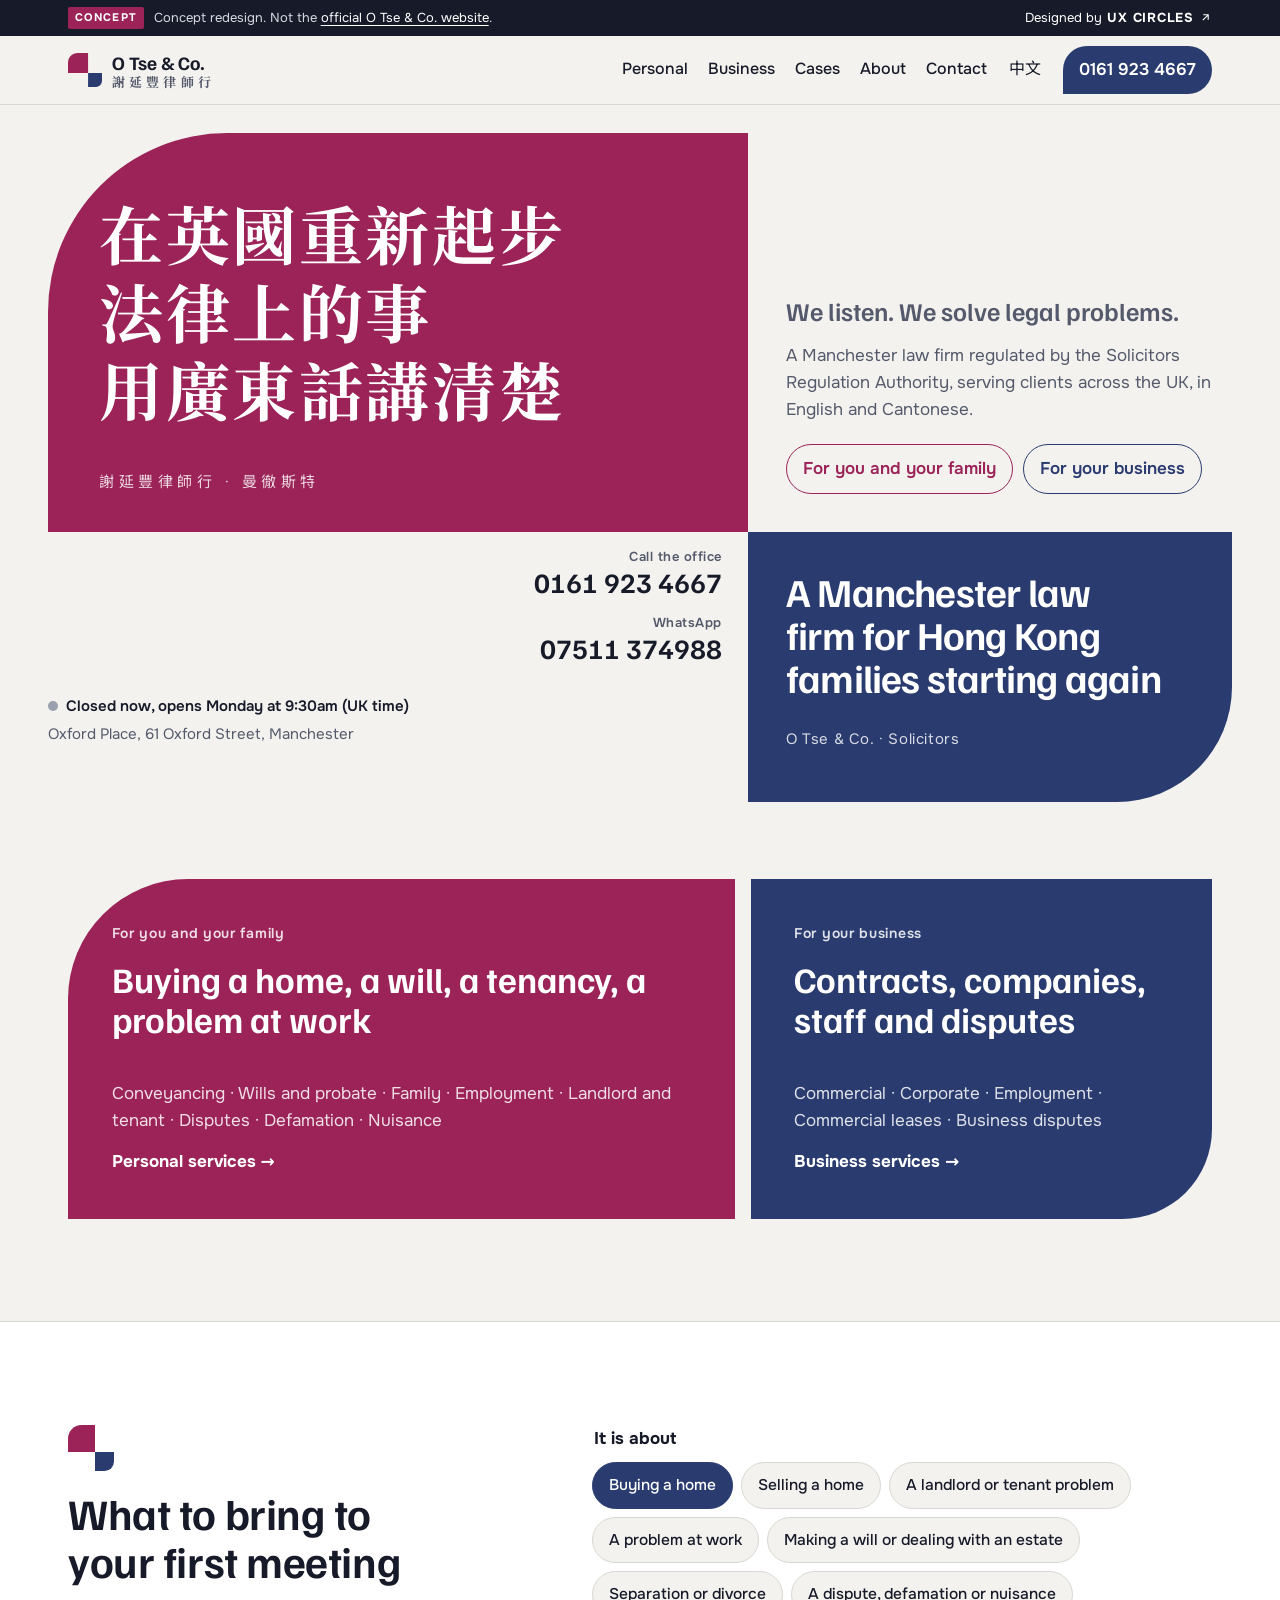
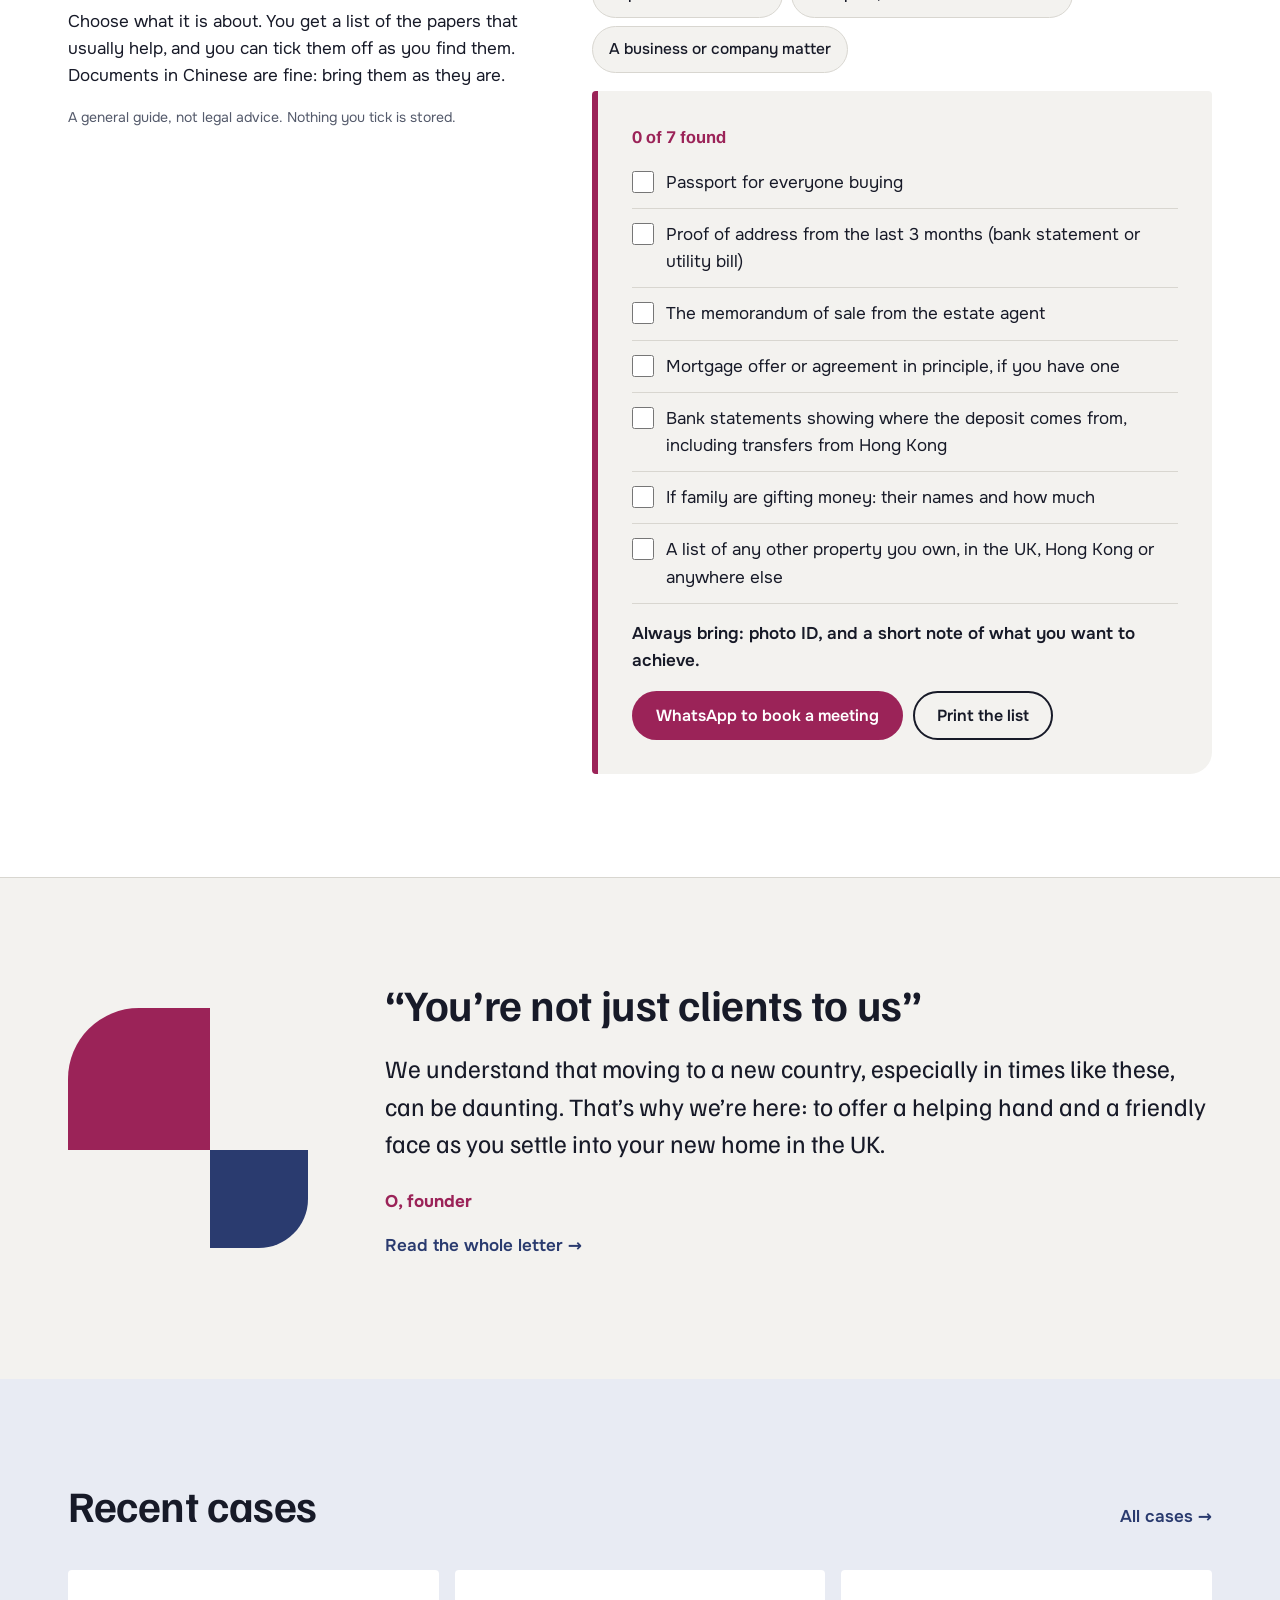
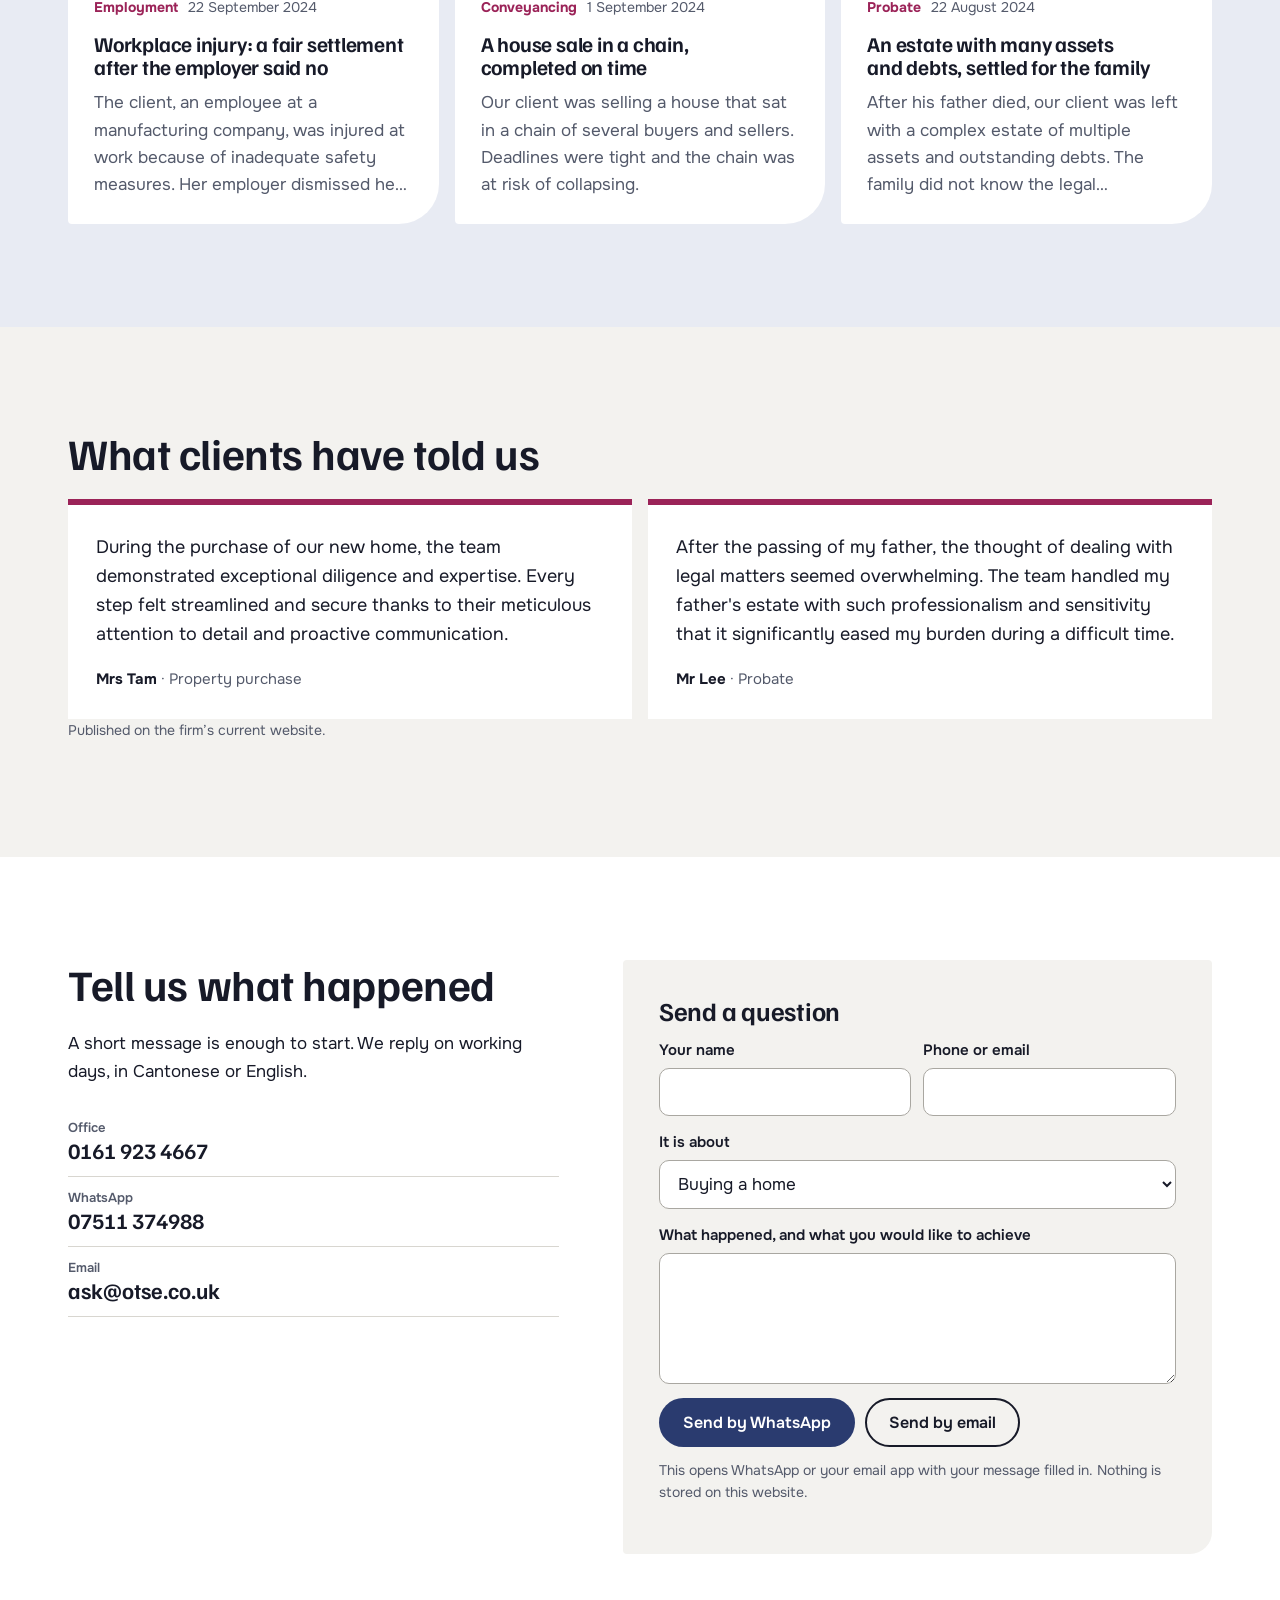
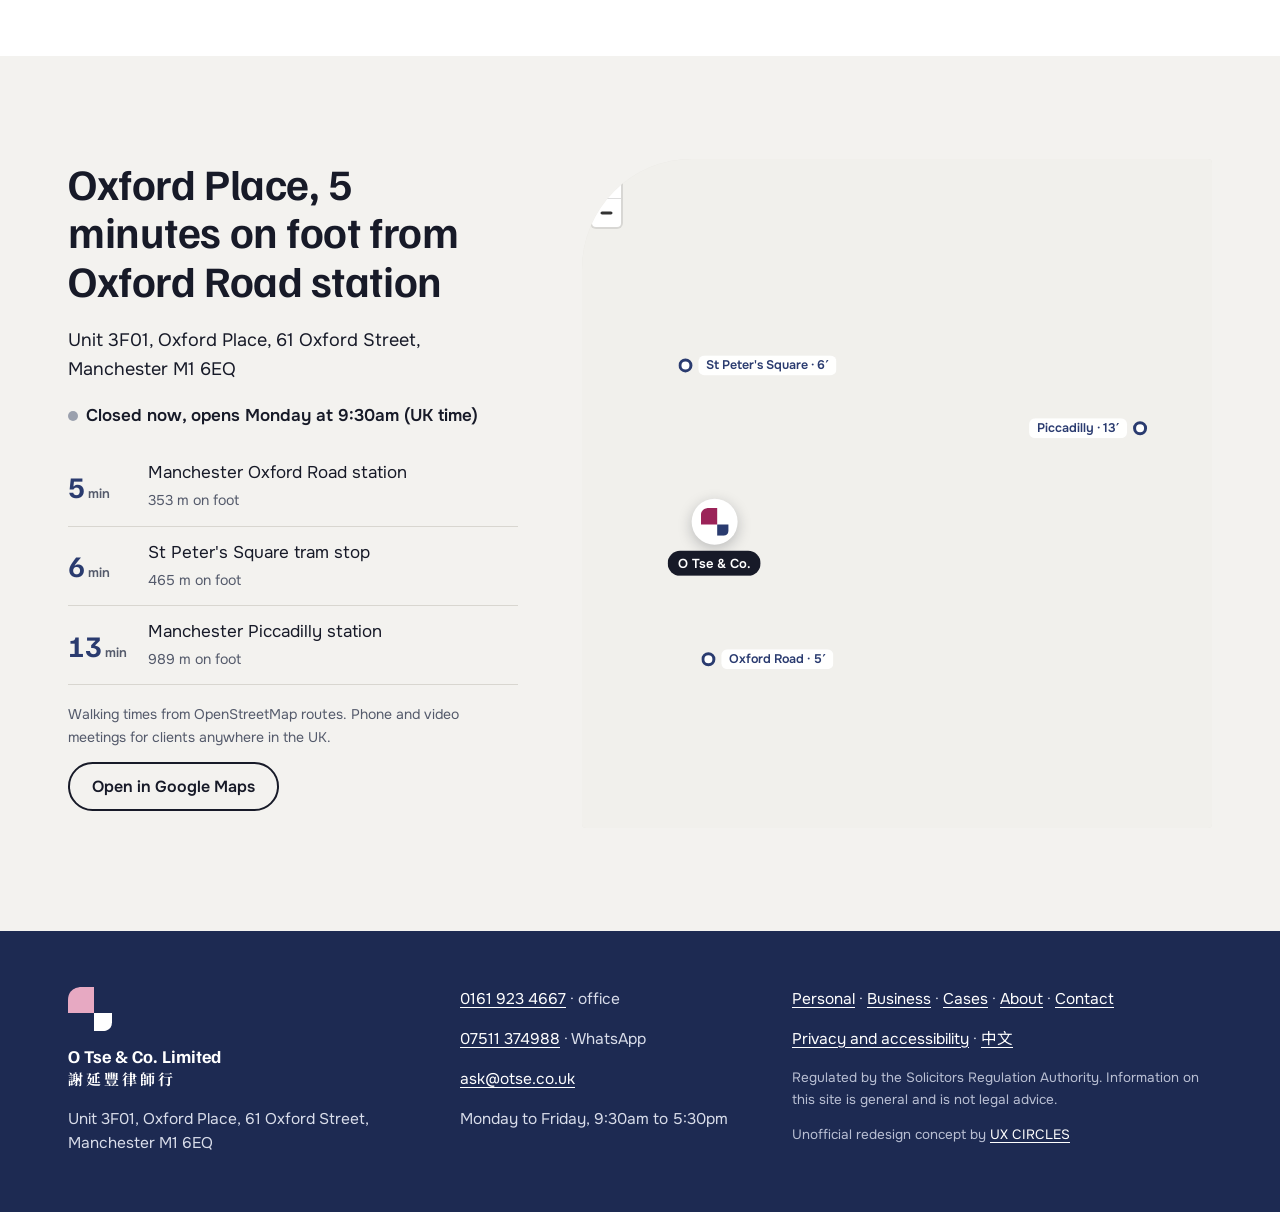
==== commit 45a4c1ec: "Concept strip: same markup and style as the other concept sites Co-Authored-By: Claude Opus 5.5 <nor" ====
--- a/index.html
+++ b/index.html
@@ -12,15 +12,15 @@
 <meta name="theme-color" content="#2a3b6f">
 <link rel="preload" href="assets/fonts/familjen.woff2" as="font" type="font/woff2" crossorigin>
 <link rel="preload" href="assets/fonts/onest.woff2" as="font" type="font/woff2" crossorigin>
-<link rel="stylesheet" href="assets/site.css?v=3">
-<script defer src="assets/site.js?v=3"></script>
+<link rel="stylesheet" href="assets/site.css?v=4">
+<script defer src="assets/site.js?v=4"></script>
 </head>
 <body class="pg-index">
 <a class="skip" href="#main">Skip to content</a>
 <div class="concept-bar" role="note">
-  <div class="wrap concept-in">
-    <p><span class="concept-tag">Concept</span>Redesign concept. Not the <a href="https://otse.co.uk/" target="_blank" rel="noopener">official O Tse &amp; Co. website</a>.</p>
-    <a class="concept-by" href="https://ux-circles.com/professionals" target="_blank" rel="noopener">Designed by <strong>UX CIRCLES</strong> ↗</a>
+  <div class="wrap concept-inner">
+    <p><span class="concept-tag">Concept</span><span class="concept-long">Concept redesign. Not the <a href="https://otse.co.uk/" target="_blank" rel="noopener">official O Tse &amp; Co. website</a>.</span></p>
+    <a href="https://ux-circles.com/professionals" target="_blank" rel="noopener"><span class="concept-by">Designed by </span><strong>UX CIRCLES</strong> <svg viewBox="0 0 24 24" aria-hidden="true"><path d="M7 17 17 7M8 7h9v9"/></svg></a>
   </div>
 </div>
 <header class="head" id="top">
@@ -176,7 +176,7 @@
       <p class="fine">Walking times from OpenStreetMap routes. Phone and video meetings for clients anywhere in the UK.</p>
       <p><a class="btn btn-line" href="https://maps.app.goo.gl/LQid4jvixBQ4nFDKA" target="_blank" rel="noopener">Open in Google Maps</a></p>
     </div>
-    <div class="map" data-map data-src="assets/vendor/maplibre/maplibre-gl.js" data-css="assets/vendor/maplibre/maplibre-gl.css" data-mapjs="assets/map.js?v=3">
+    <div class="map" data-map data-src="assets/vendor/maplibre/maplibre-gl.js" data-css="assets/vendor/maplibre/maplibre-gl.css" data-mapjs="assets/map.js?v=4">
       <div class="map-sketch" aria-hidden="true">
         <span class="ms-road ms-ox">Oxford Street</span><span class="ms-road ms-wh">Whitworth Street</span>
         <span class="ms-pin"><img class="ms-mark" src="assets/img/mark.svg" width="70" height="70" alt="" aria-hidden="true"></span>
--- a/assets/site.css
+++ b/assets/site.css
@@ -46,12 +46,16 @@
 .more { font-weight: 600; text-decoration: none; }
 
 /* ---------- concept bar ---------- */
-.concept-bar { background: var(--ink); color: #e9e9ee; font-size: 13.5px; }
-.concept-in { display: flex; align-items: center; justify-content: space-between; gap: 12px; min-height: 40px; padding-top: 6px; padding-bottom: 6px; }
-.concept-bar p { margin: 0; }
+.concept-bar { background: var(--ink); color: #d6d8e2; font-size: 13px; position: relative; z-index: 41; }
+.concept-inner { display: flex; justify-content: space-between; align-items: center; gap: 16px; min-height: 36px; }
+.concept-inner p { margin: 0; display: flex; gap: 10px; align-items: center; min-width: 0; }
+.concept-long { overflow: hidden; text-overflow: ellipsis; white-space: nowrap; }
+.concept-tag { flex-shrink: 0; background: var(--mag); color: #fff; font-weight: 700; font-size: 11px; letter-spacing: .1em; text-transform: uppercase; padding: 2px 7px; border-radius: 2px; }
 .concept-bar a { color: #fff; }
-.concept-tag { display: inline-block; background: var(--mag); color: #fff; font-weight: 700; font-size: 11.5px; letter-spacing: .06em; text-transform: uppercase; padding: 2px 8px; border-radius: 4px; margin-right: 10px; }
-.concept-by { white-space: nowrap; text-decoration: none; }
+.concept-inner > a { display: inline-flex; align-items: center; gap: 5px; text-decoration: none; white-space: nowrap; }
+.concept-inner > a strong { letter-spacing: .06em; }
+.concept-inner > a svg { width: 13px; height: 13px; fill: none; stroke: currentColor; stroke-width: 2; }
+.concept-inner > a:hover { color: #f2b6cd; }
 
 /* ---------- header ---------- */
 .head { position: sticky; top: 0; z-index: 40; background: rgba(243, 242, 239, .96); backdrop-filter: blur(8px); border-bottom: 1px solid var(--line); }
@@ -356,8 +360,7 @@
   .mbar a:nth-child(1) { background: var(--navy); }
   .mb-ic { width: 12px; height: 12px; background: currentColor; border-top-left-radius: 6px; }
   .menu-open .mbar { display: none; }
-  .concept-in { font-size: 12.5px; }
-  .concept-by { display: none; }
+  .concept-long, .concept-by { display: none; }
   .ask-row { grid-template-columns: 1fr; }
   .brand-zh { letter-spacing: .2em; }
   .door { min-height: 0; }
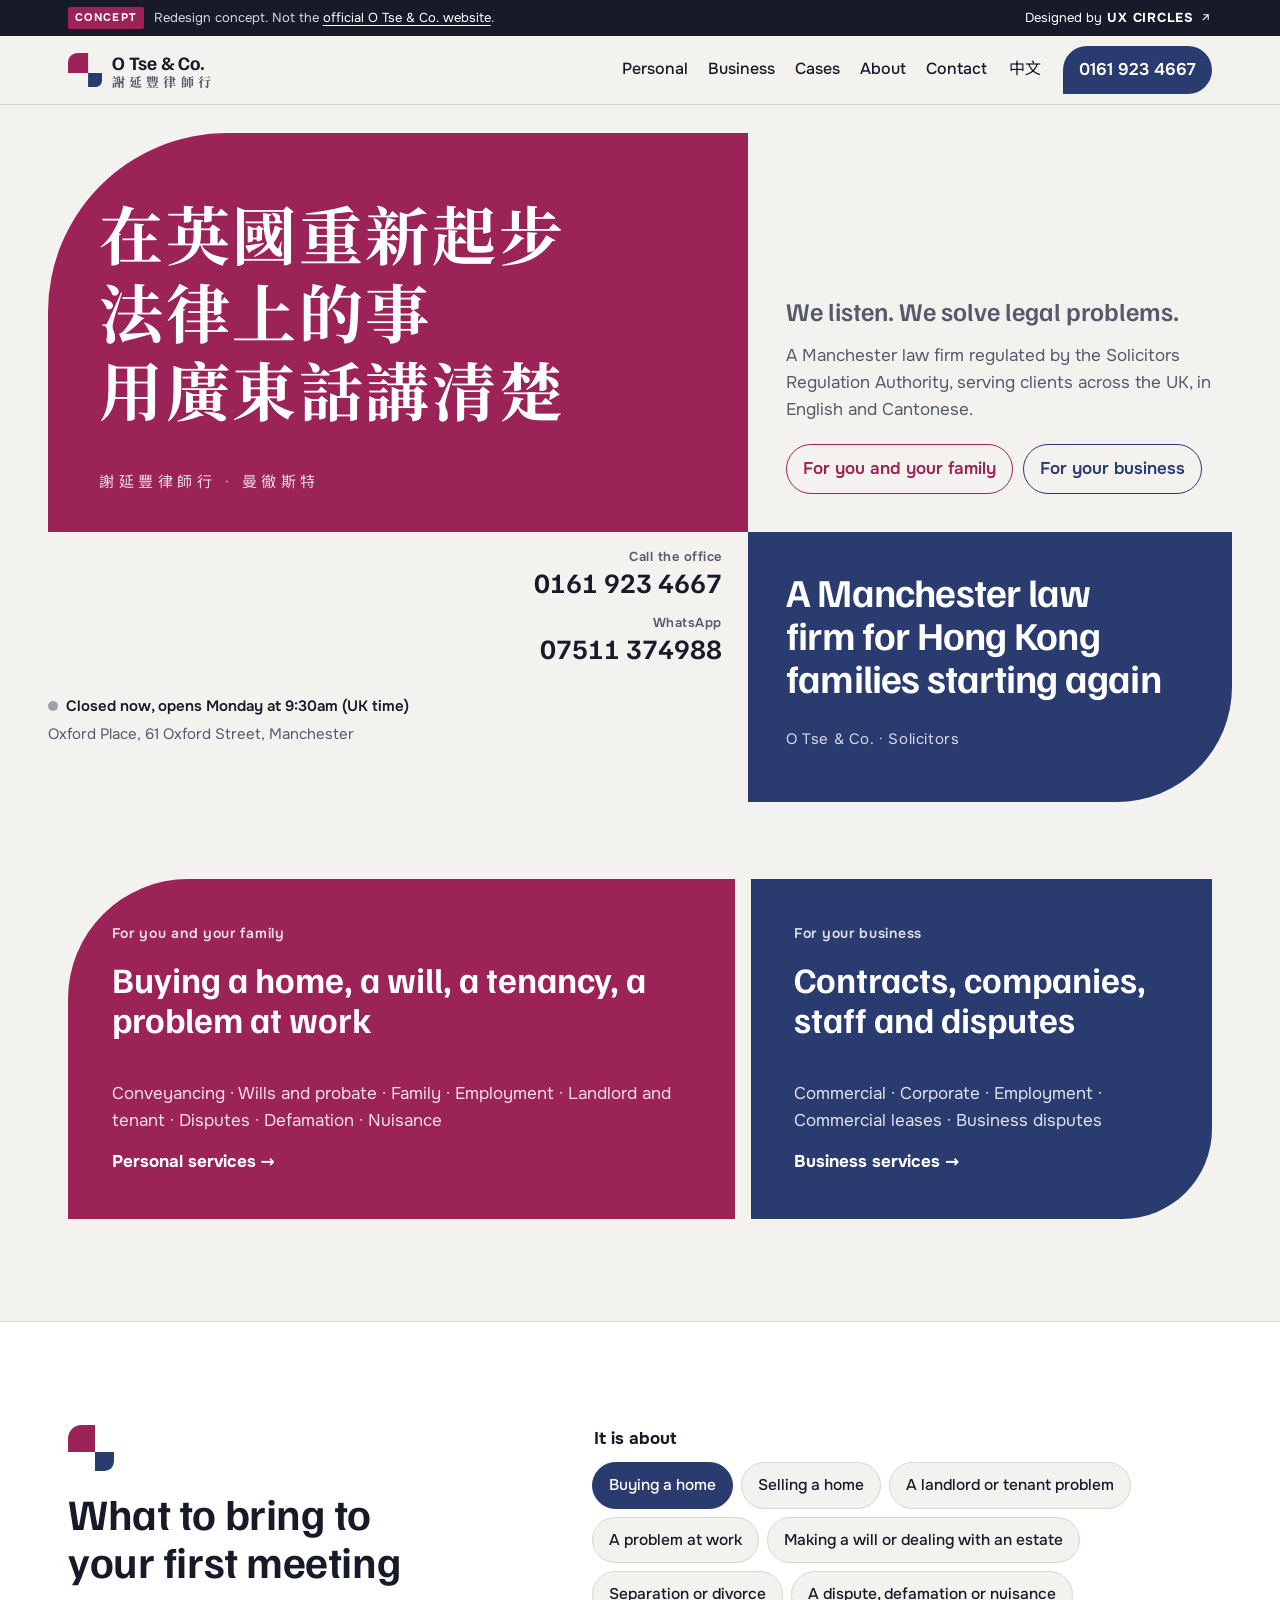
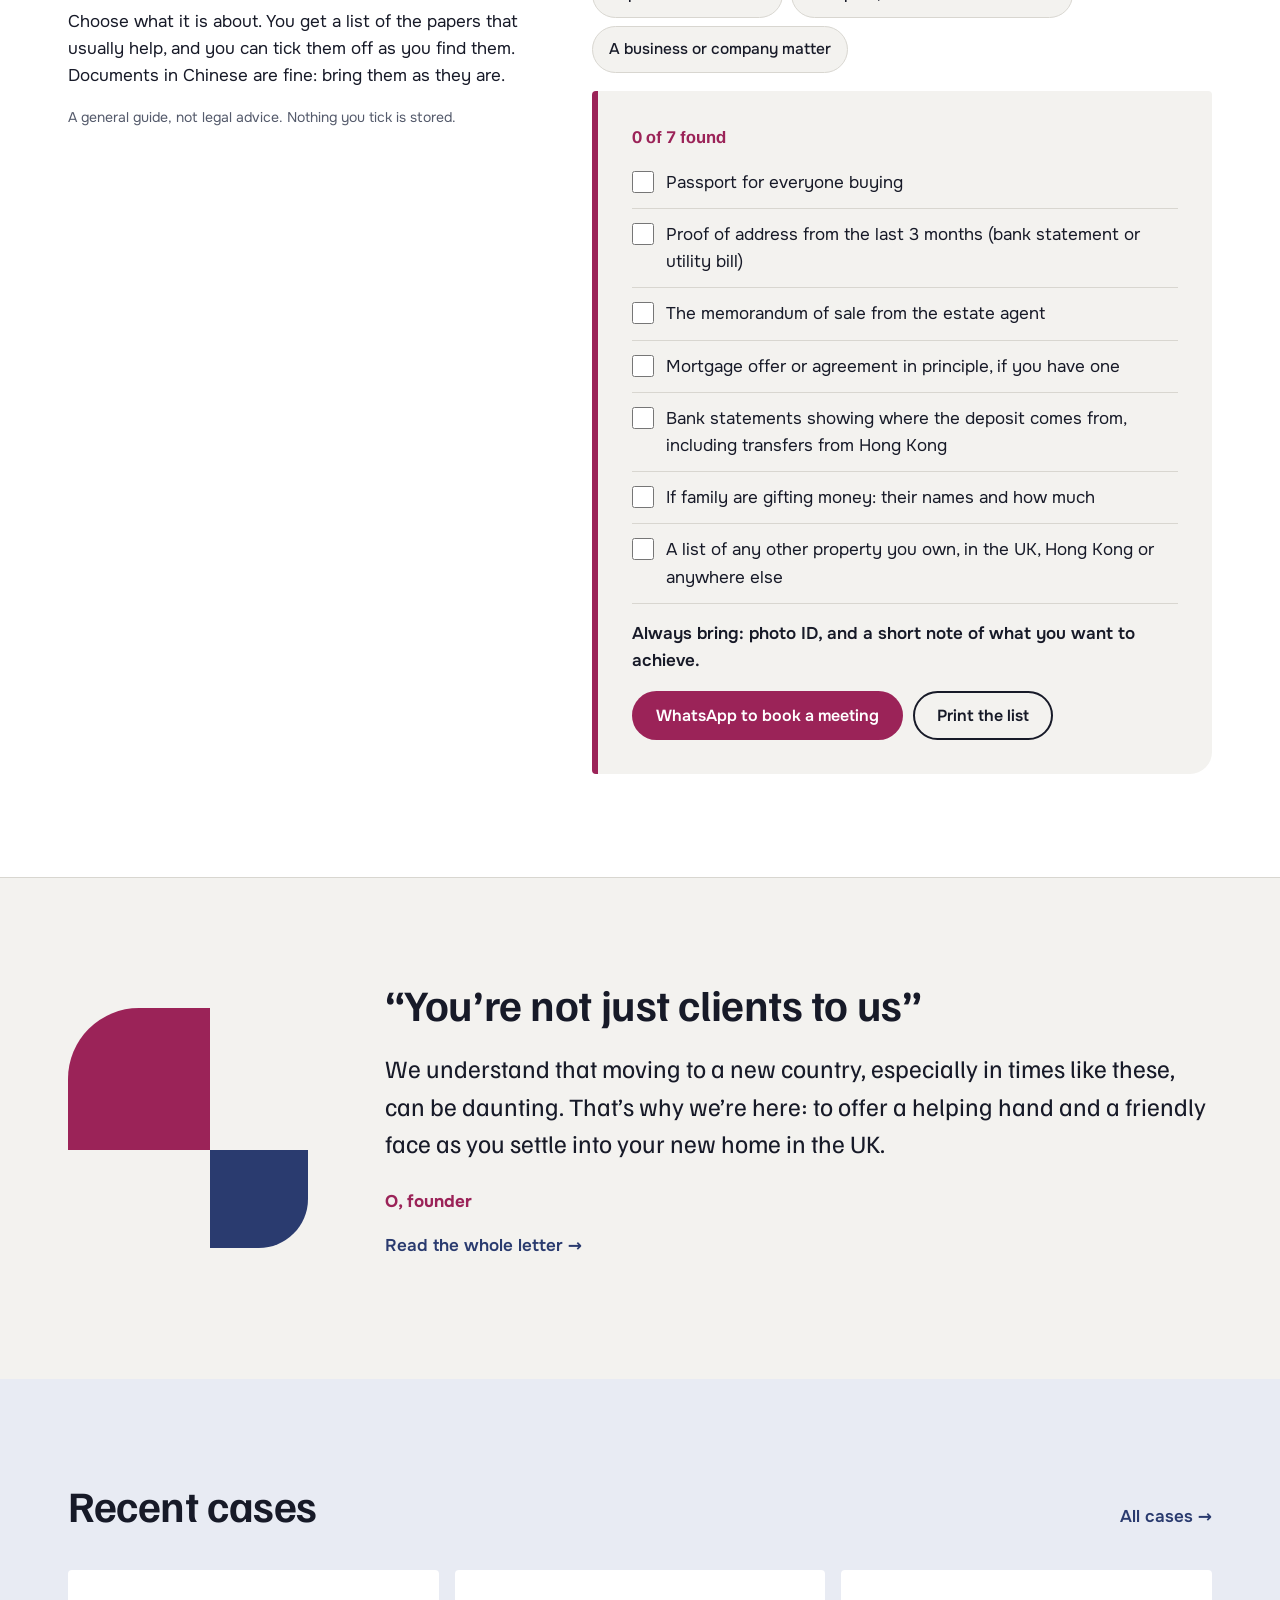
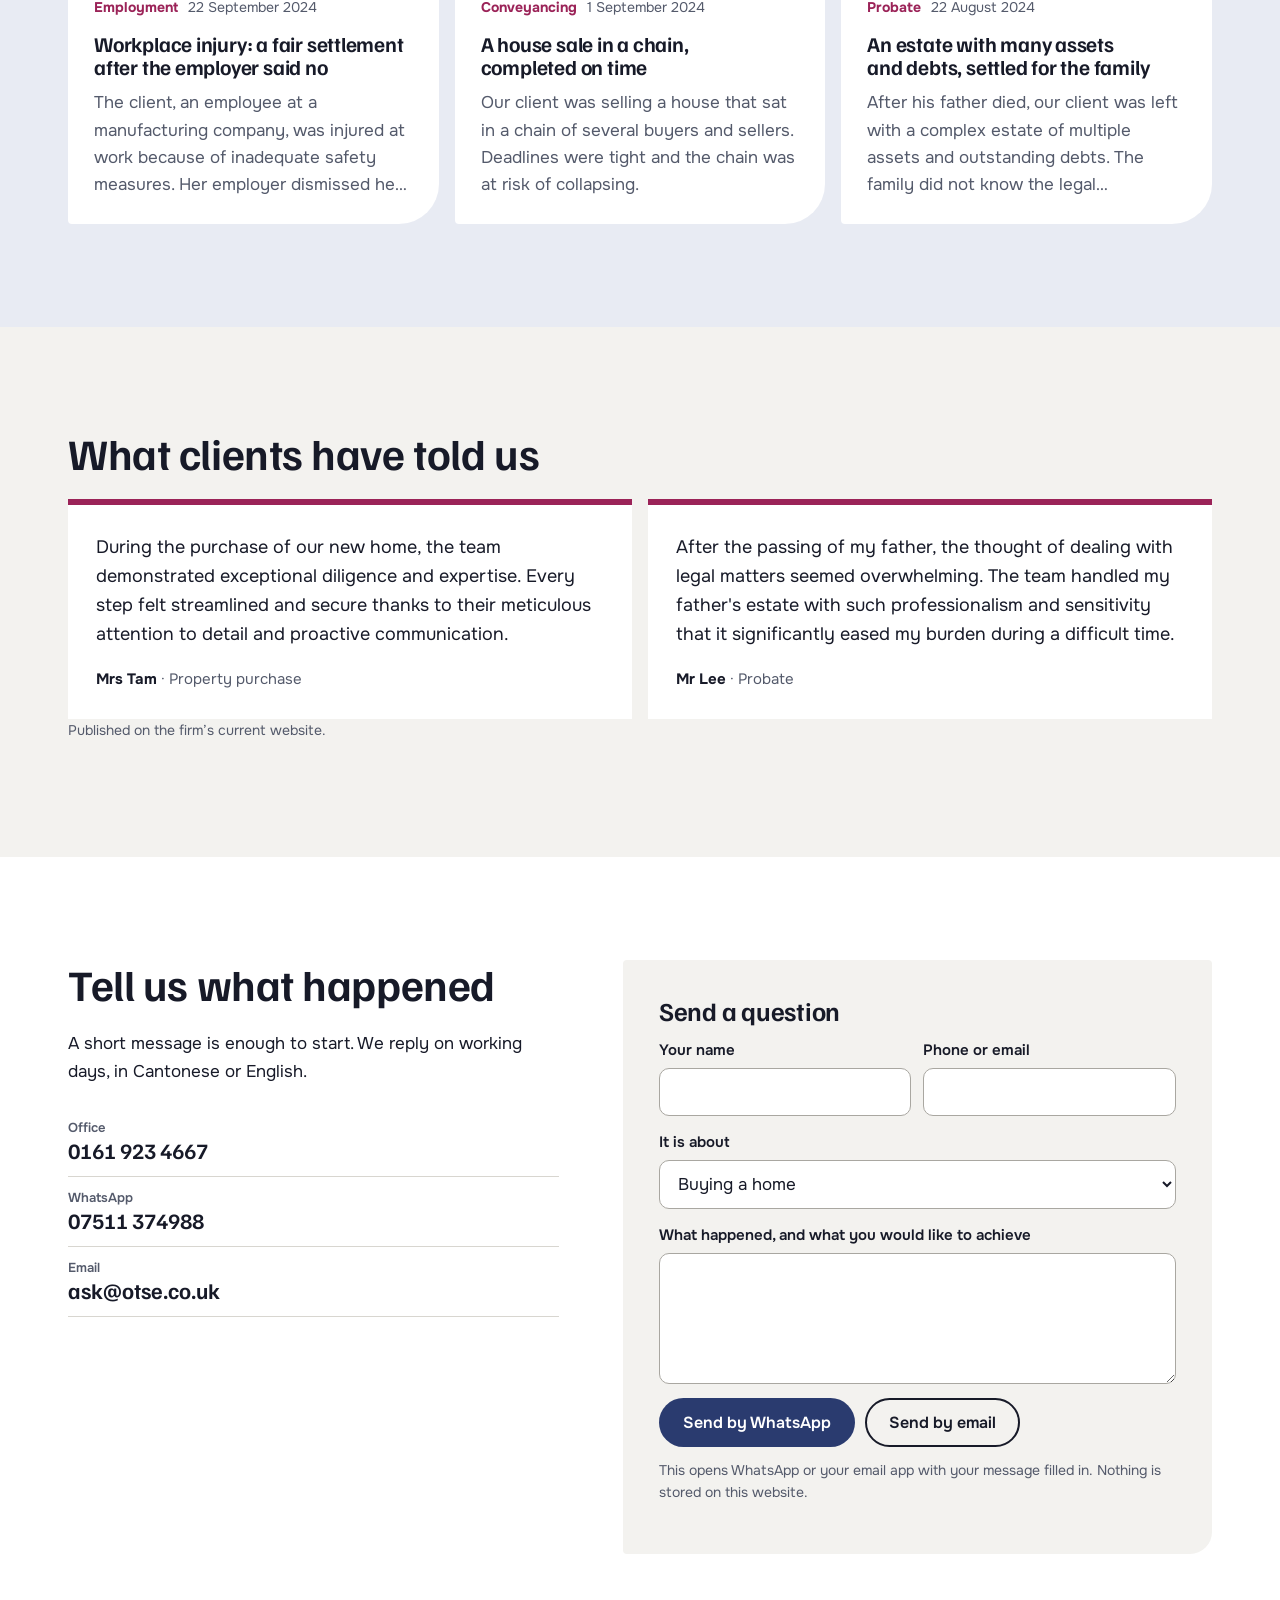
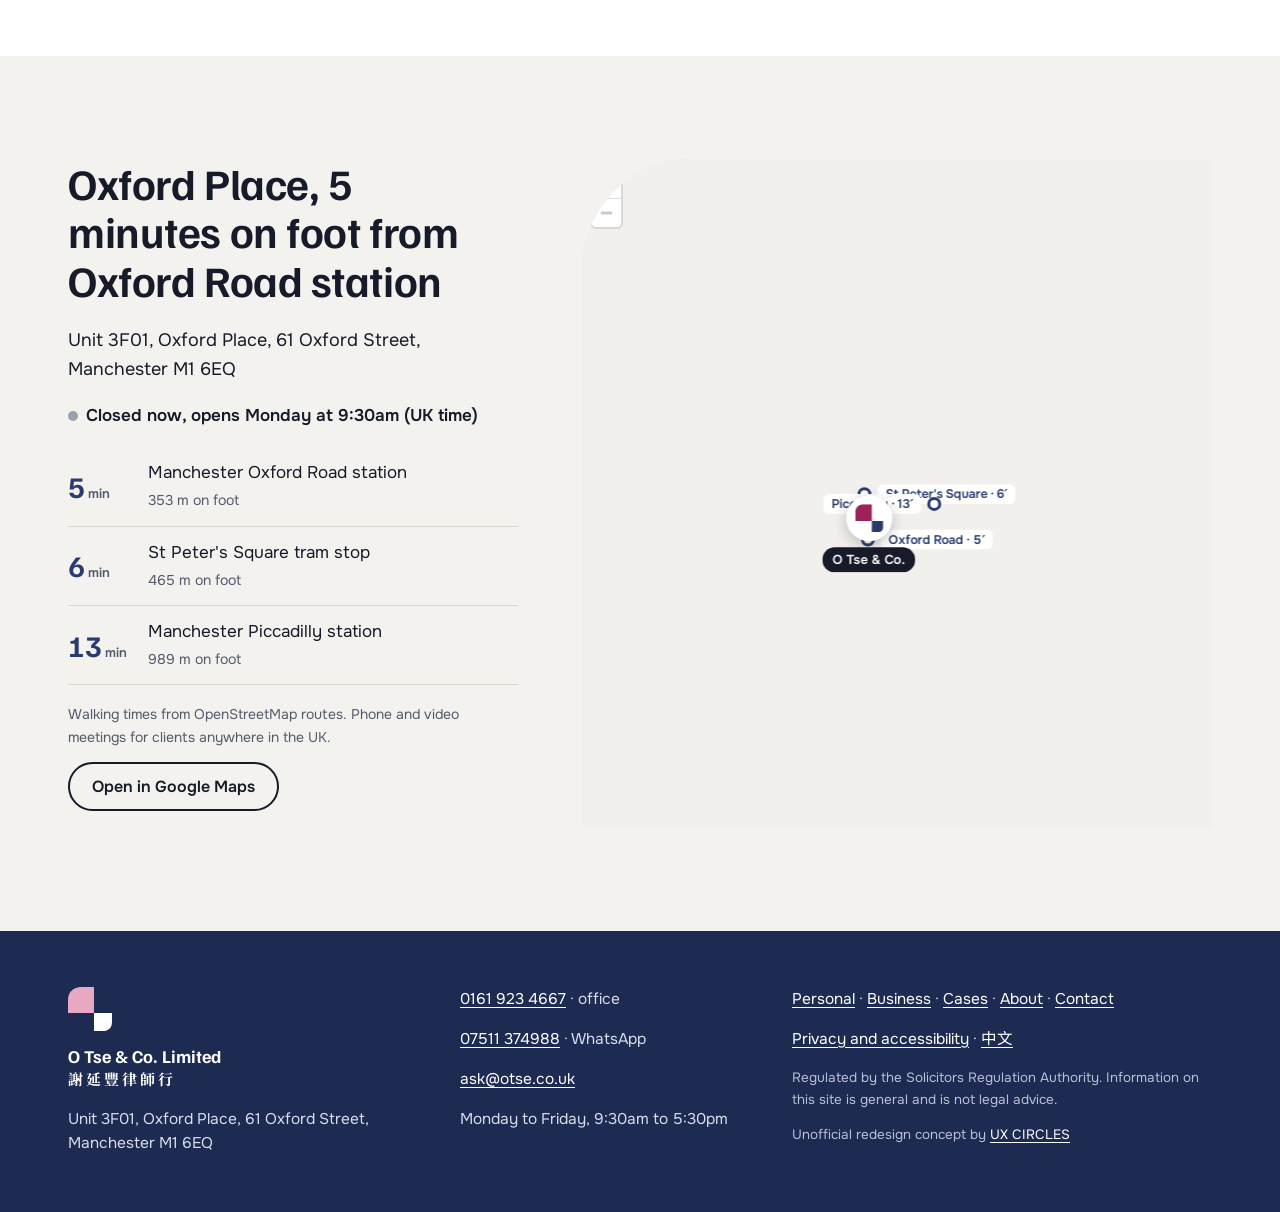
==== commit 96917483: "Concept strip wording as on the other concept sites Co-Authored-By: Claude Opus 5.5 <noreply@anthrop" ====
--- a/index.html
+++ b/index.html
@@ -19,7 +19,7 @@
 <a class="skip" href="#main">Skip to content</a>
 <div class="concept-bar" role="note">
   <div class="wrap concept-inner">
-    <p><span class="concept-tag">Concept</span><span class="concept-long">Concept redesign. Not the <a href="https://otse.co.uk/" target="_blank" rel="noopener">official O Tse &amp; Co. website</a>.</span></p>
+    <p><span class="concept-tag">Concept</span><span class="concept-long">Redesign concept. Not the <a href="https://otse.co.uk/" target="_blank" rel="noopener">official O Tse &amp; Co. website</a>.</span></p>
     <a href="https://ux-circles.com/professionals" target="_blank" rel="noopener"><span class="concept-by">Designed by </span><strong>UX CIRCLES</strong> <svg viewBox="0 0 24 24" aria-hidden="true"><path d="M7 17 17 7M8 7h9v9"/></svg></a>
   </div>
 </div>
